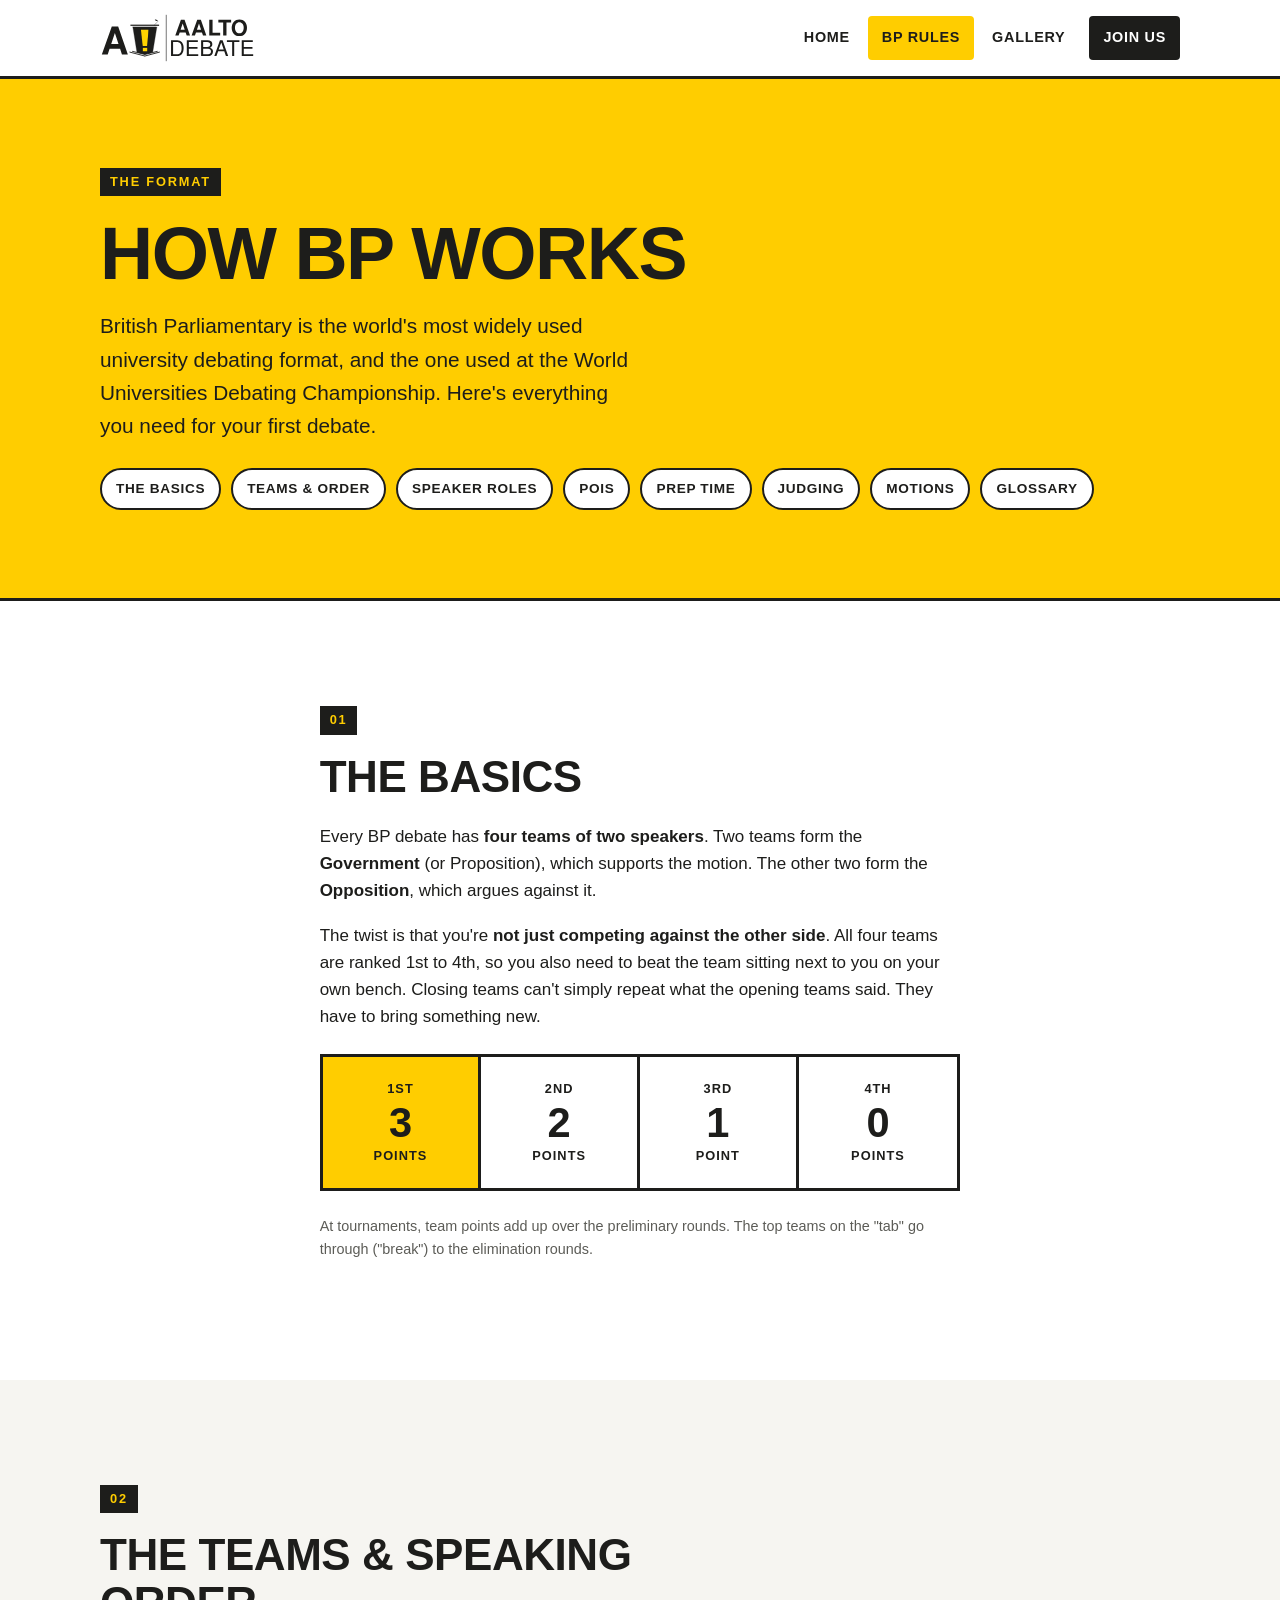
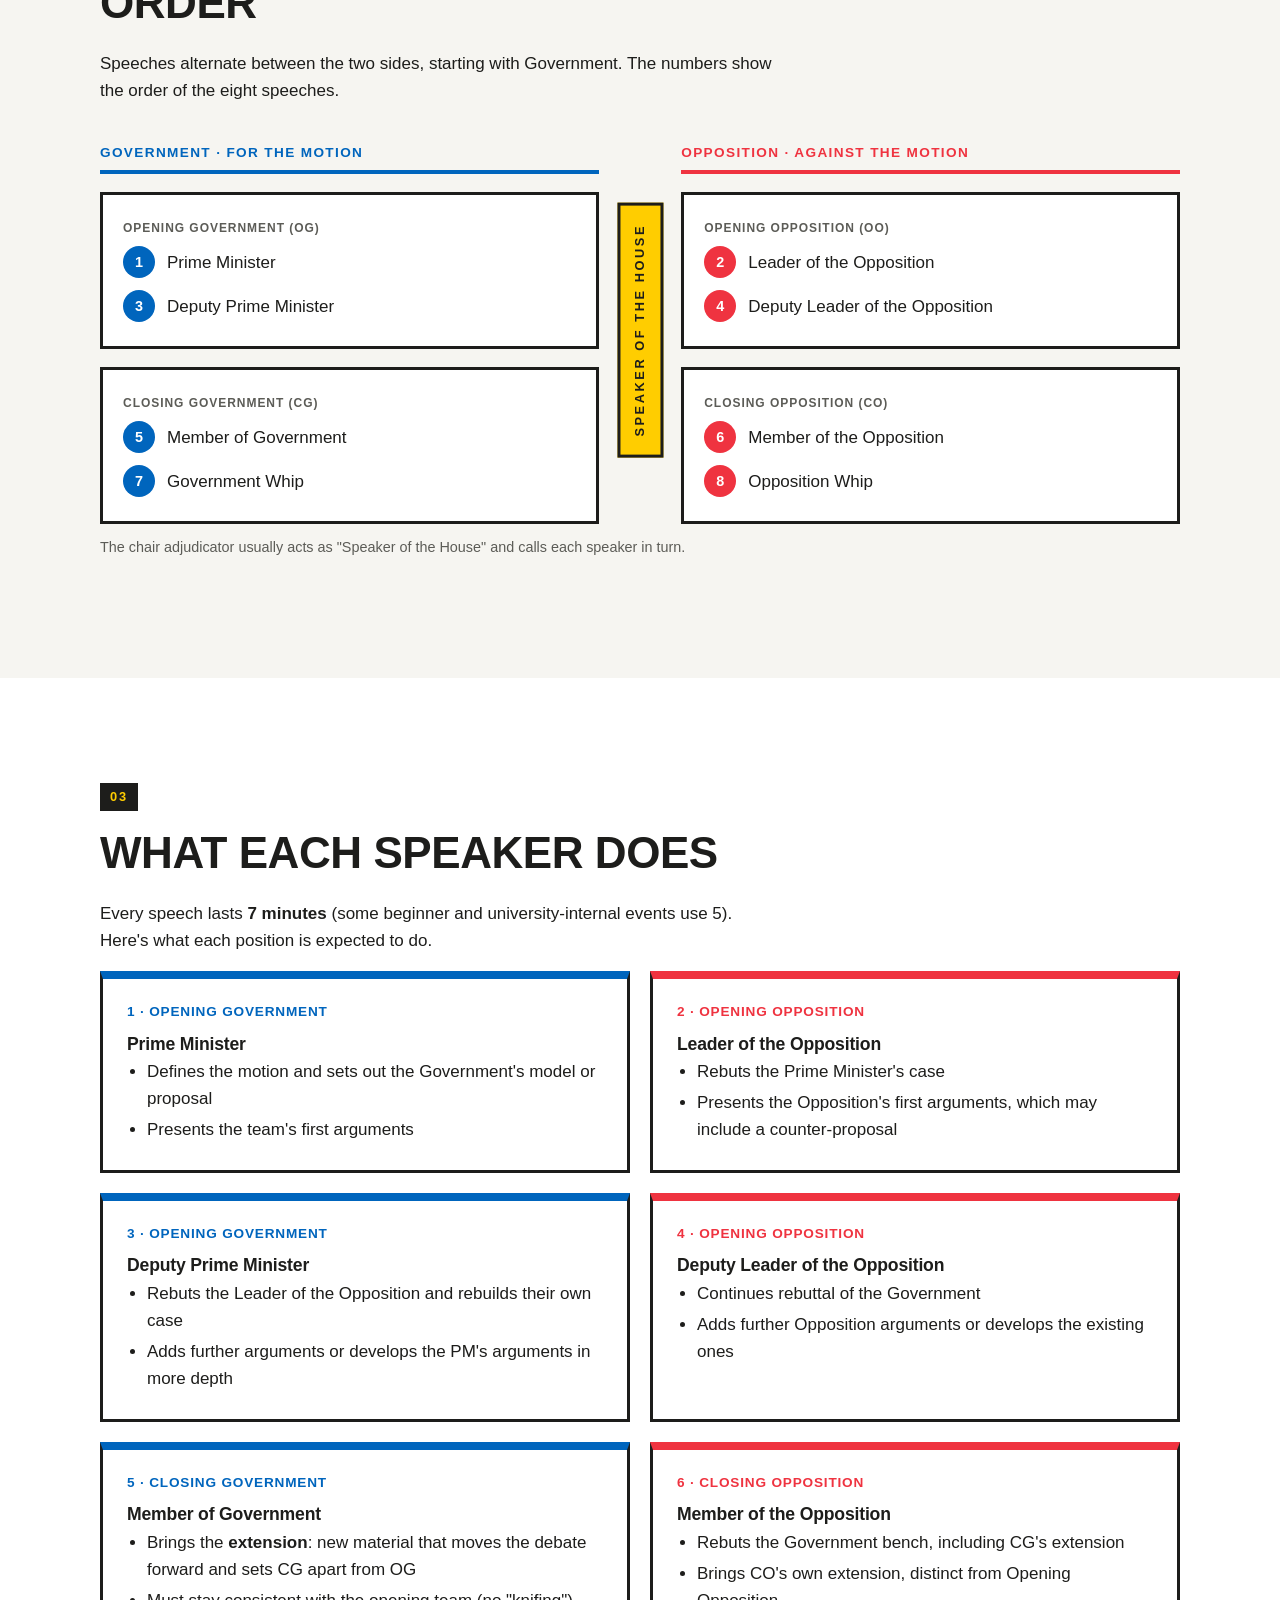
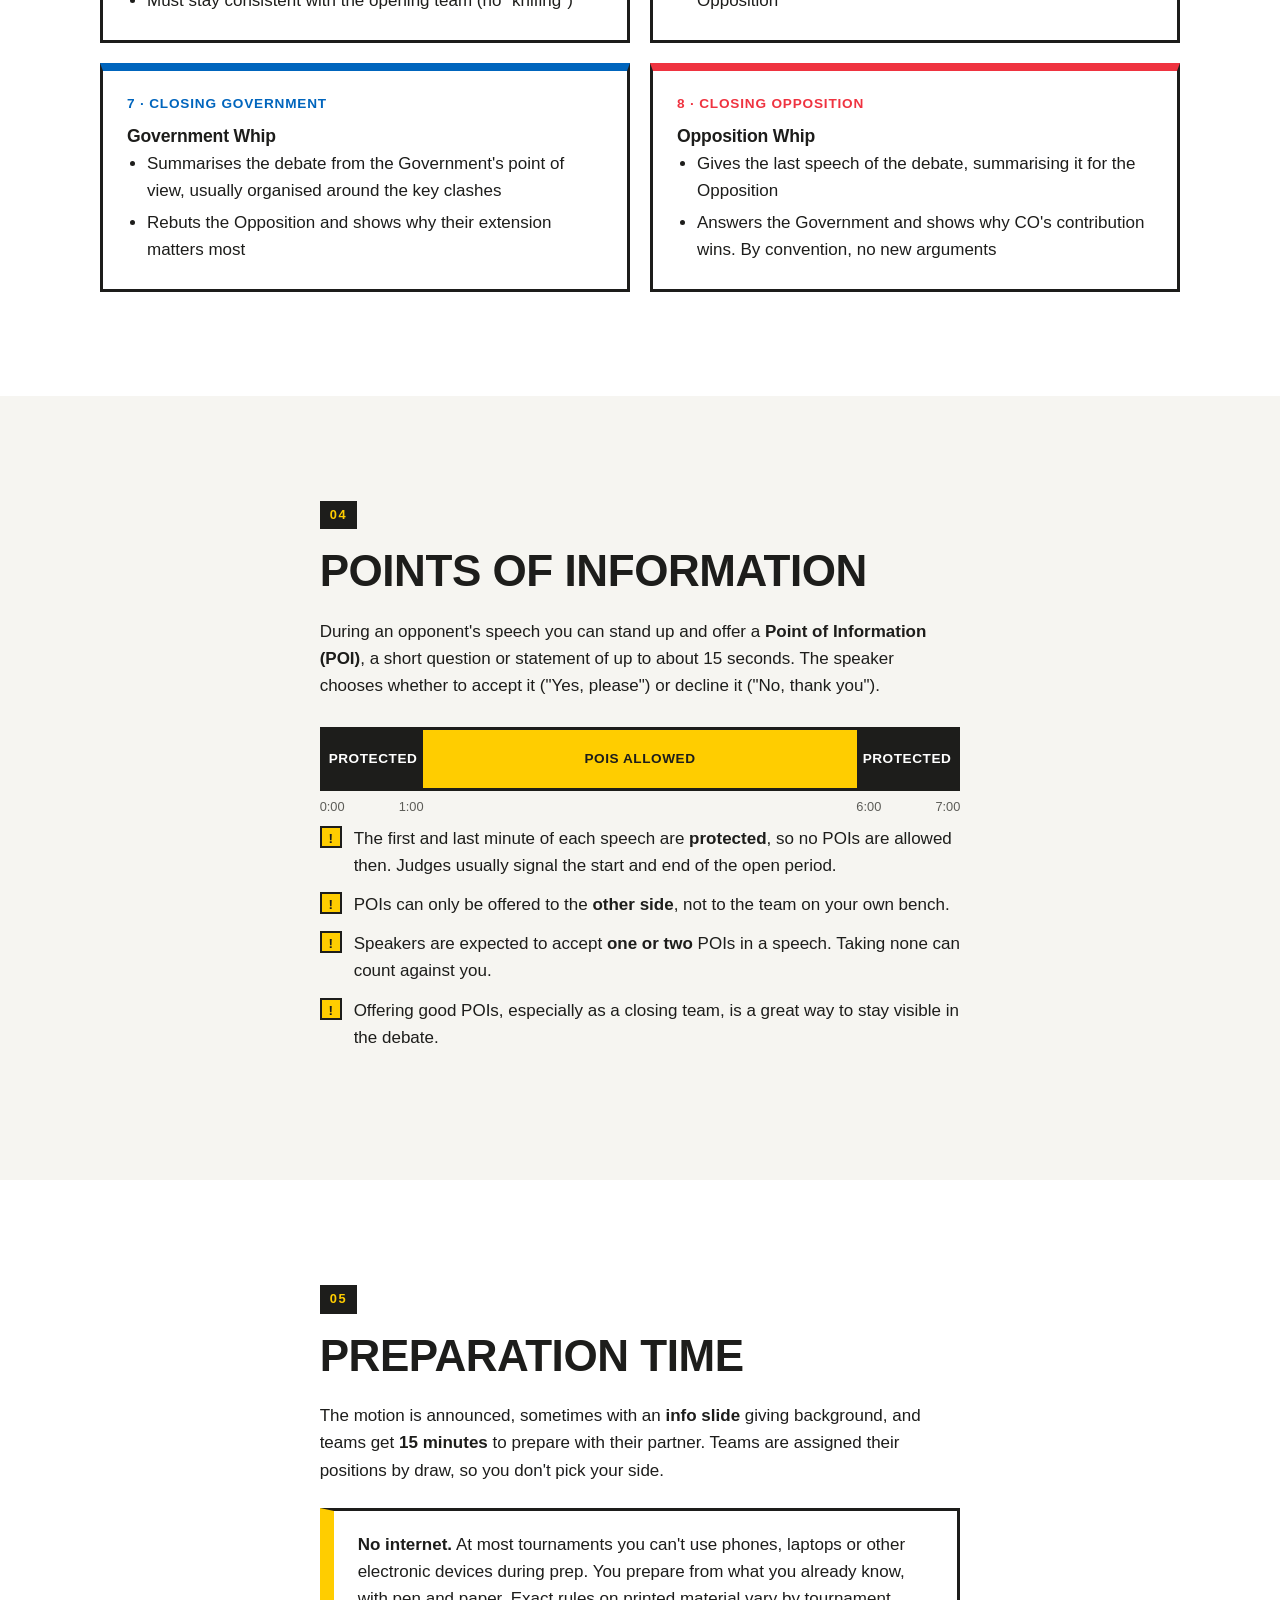
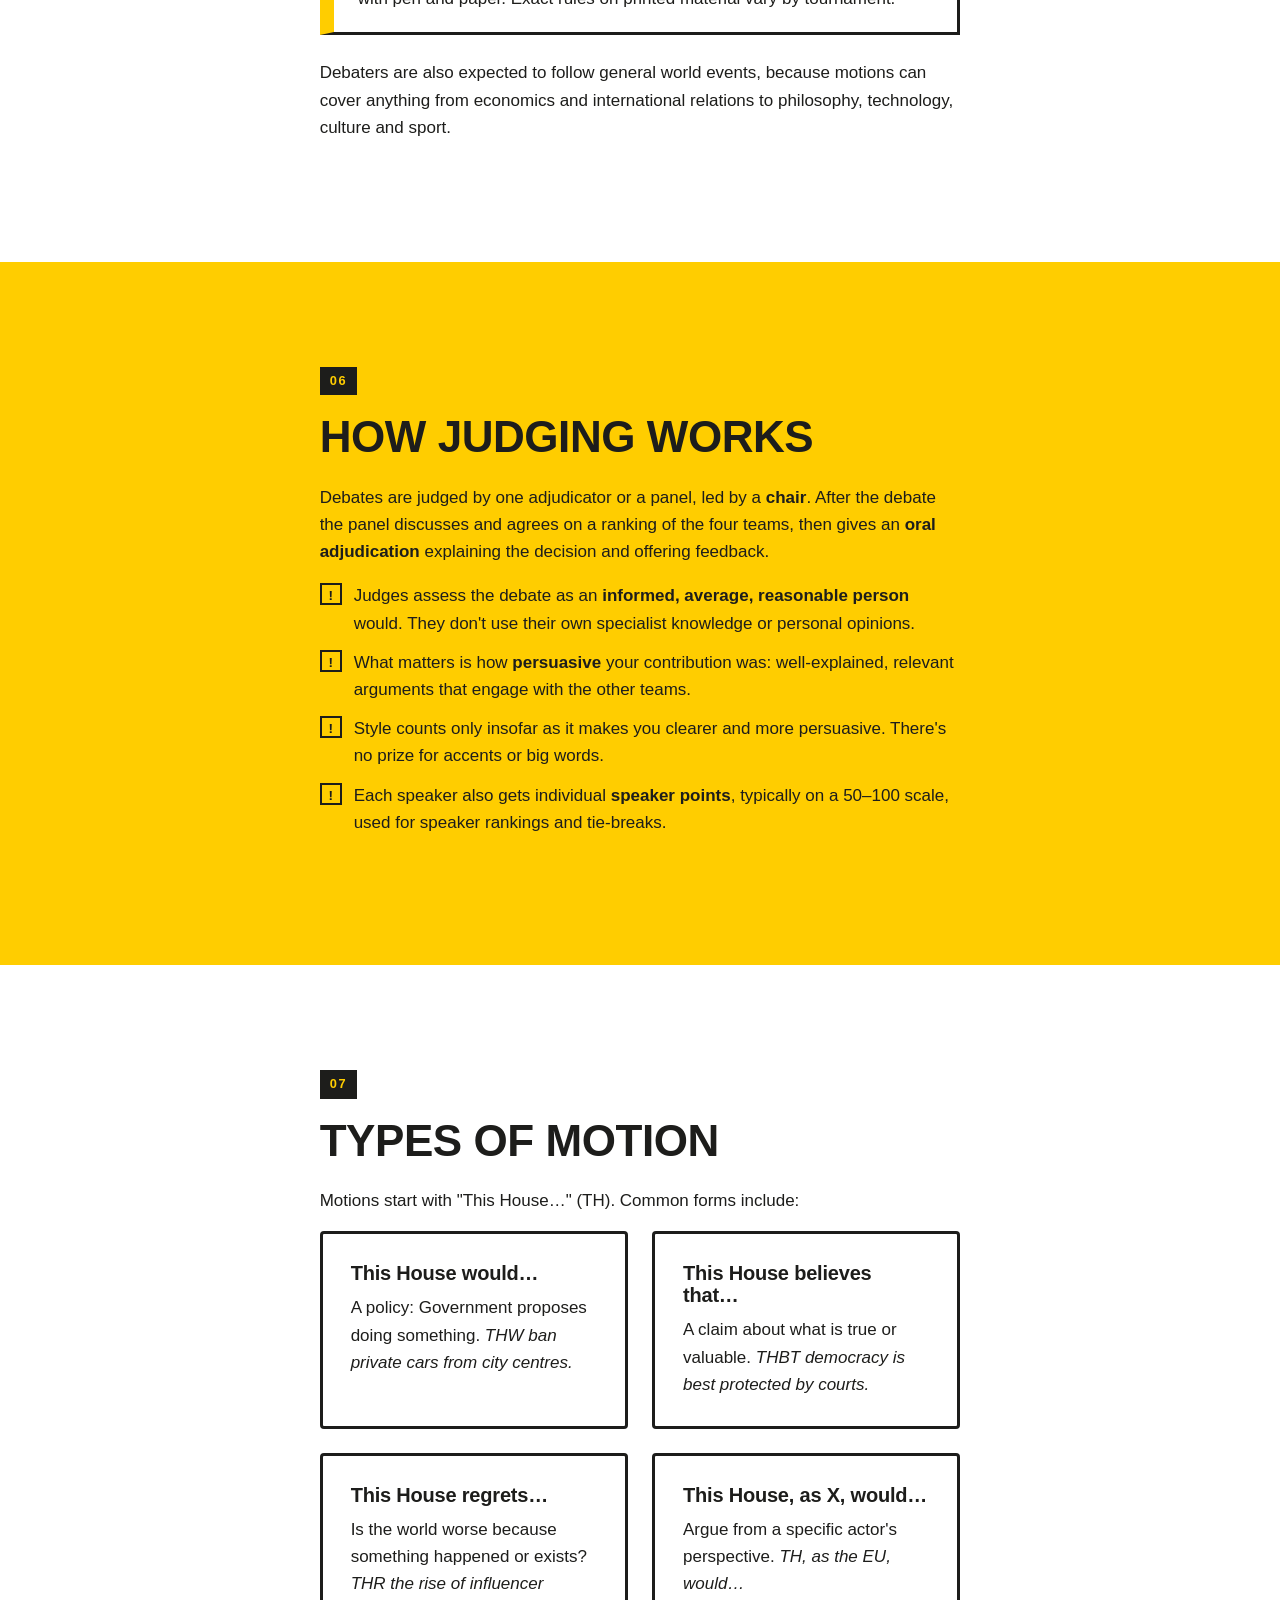
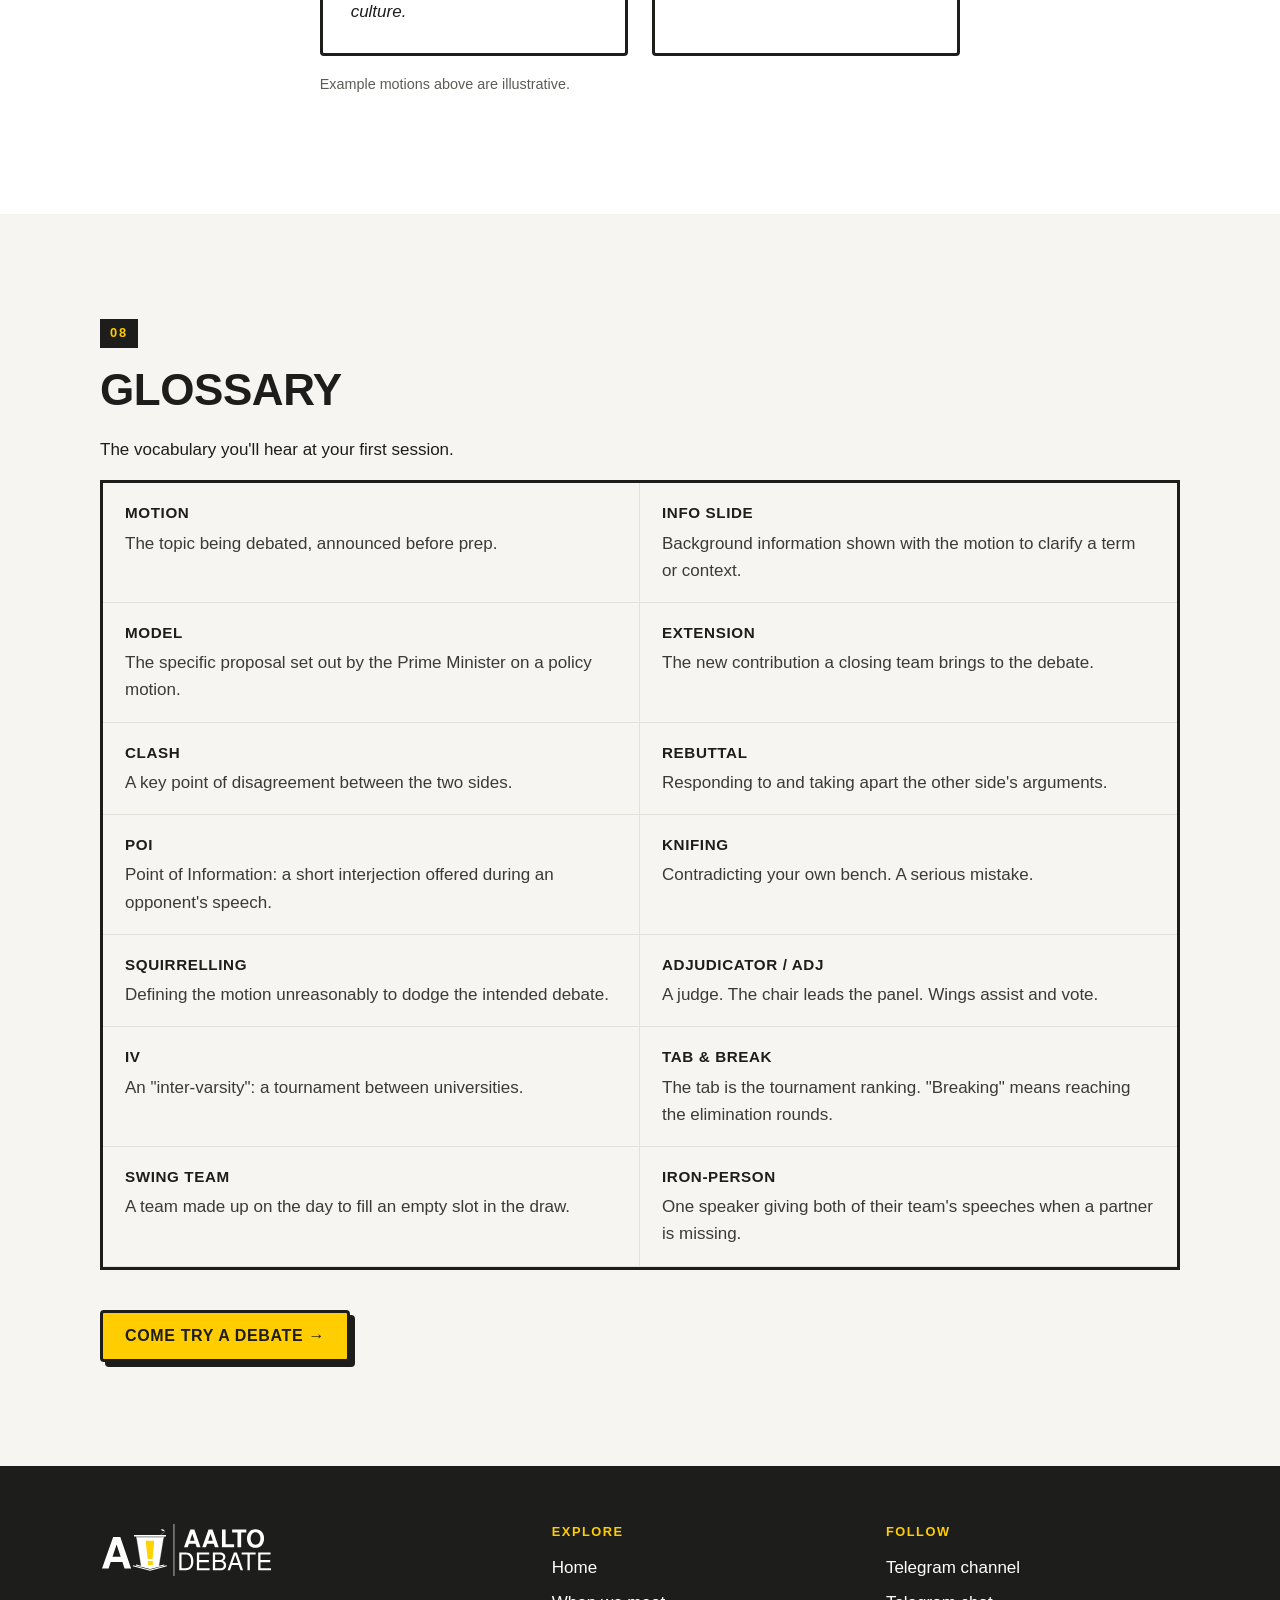
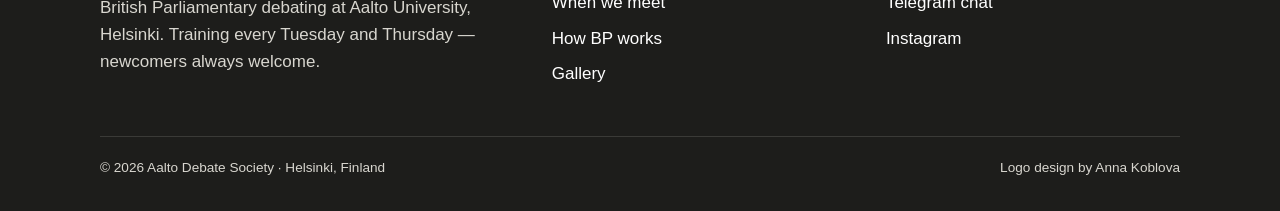
==== bp-rules.html @ 44167e01 "Add Aalto Debate Society website Static site (home, BP rules guide, gallery) styled with the society" ====
<!doctype html>
<html lang="en">
<head>
<meta charset="utf-8">
<meta name="viewport" content="width=device-width, initial-scale=1">
<title>How BP Debate Works — Aalto Debate Society</title>
<meta name="description" content="A beginner-friendly guide to British Parliamentary (BP) debate: the four teams, speaking order, speaker roles, points of information, judging and key vocabulary.">
<meta name="theme-color" content="#FFCD00">
<link rel="icon" href="assets/img/logo-mark.svg" type="image/svg+xml">
<link rel="stylesheet" href="assets/css/style.css">
</head>
<body data-page="rules">
<a class="skip" href="#main">Skip to content</a>
<header class="site-header">
  <div class="wrap">
    <a class="brand" href="index.html" aria-label="Aalto Debate Society — home"><img src="assets/img/logo.svg" alt="Aalto Debate" width="200" height="60"></a>
    <button class="menu-btn" aria-expanded="false" aria-controls="nav">Menu</button>
    <nav class="nav" id="nav" aria-label="Main">
      <a href="index.html" data-page="home">Home</a>
      <a href="bp-rules.html" data-page="rules" aria-current="page">BP Rules</a>
      <a href="gallery.html" data-page="gallery">Gallery</a>
      <a class="nav-cta" href="index.html#join">Join us</a>
    </nav>
  </div>
</header>

<main id="main">
  <header class="page-head">
    <div class="wrap">
      <span class="eyebrow">The format</span>
      <h1>How BP works</h1>
      <p class="lead" style="color:var(--ink)">British Parliamentary is the world's most widely used university debating format, and the one used at the World Universities Debating Championship. Here's everything you need for your first debate.</p>
      <nav class="toc" aria-label="On this page">
        <a href="#basics">The basics</a>
        <a href="#teams">Teams &amp; order</a>
        <a href="#roles">Speaker roles</a>
        <a href="#pois">POIs</a>
        <a href="#prep">Prep time</a>
        <a href="#judging">Judging</a>
        <a href="#motions">Motions</a>
        <a href="#glossary">Glossary</a>
      </nav>
    </div>
  </header>

  <!-- BASICS -->
  <section id="basics">
    <div class="wrap prose">
      <span class="eyebrow">01</span>
      <h2>The basics</h2>
      <p>Every BP debate has <strong>four teams of two speakers</strong>. Two teams form the <strong>Government</strong> (or Proposition), which supports the motion. The other two form the <strong>Opposition</strong>, which argues against it.</p>
      <p>The twist is that you're <strong>not just competing against the other side</strong>. All four teams are ranked 1st to 4th, so you also need to beat the team sitting next to you on your own bench. Closing teams can't simply repeat what the opening teams said. They have to bring something new.</p>
      <div class="points" aria-label="Team points per ranking">
        <div><div class="rank">1st</div><div class="pts">3</div><div class="rank">points</div></div>
        <div><div class="rank">2nd</div><div class="pts">2</div><div class="rank">points</div></div>
        <div><div class="rank">3rd</div><div class="pts">1</div><div class="rank">point</div></div>
        <div><div class="rank">4th</div><div class="pts">0</div><div class="rank">points</div></div>
      </div>
      <p class="caption">At tournaments, team points add up over the preliminary rounds. The top teams on the "tab" go through ("break") to the elimination rounds.</p>
    </div>
  </section>

  <!-- TEAMS & ORDER -->
  <section id="teams" class="section-paper">
    <div class="wrap">
      <div class="prose">
        <span class="eyebrow">02</span>
        <h2>The teams &amp; speaking order</h2>
        <p>Speeches alternate between the two sides, starting with Government. The numbers show the order of the eight speeches.</p>
      </div>

      <div class="chamber">
        <div class="bench gov">
          <div class="bench-label">Government · for the motion</div>
          <div class="team">
            <span class="tag">Opening Government (OG)</span>
            <div class="speaker"><b>1</b> Prime Minister</div>
            <div class="speaker"><b>3</b> Deputy Prime Minister</div>
          </div>
          <div class="team">
            <span class="tag">Closing Government (CG)</span>
            <div class="speaker"><b>5</b> Member of Government</div>
            <div class="speaker"><b>7</b> Government Whip</div>
          </div>
        </div>
        <div class="chair-col"><div class="chair">Speaker of the House</div></div>
        <div class="bench opp">
          <div class="bench-label">Opposition · against the motion</div>
          <div class="team">
            <span class="tag">Opening Opposition (OO)</span>
            <div class="speaker"><b>2</b> Leader of the Opposition</div>
            <div class="speaker"><b>4</b> Deputy Leader of the Opposition</div>
          </div>
          <div class="team">
            <span class="tag">Closing Opposition (CO)</span>
            <div class="speaker"><b>6</b> Member of the Opposition</div>
            <div class="speaker"><b>8</b> Opposition Whip</div>
          </div>
        </div>
      </div>
      <p class="caption">The chair adjudicator usually acts as "Speaker of the House" and calls each speaker in turn.</p>
    </div>
  </section>

  <!-- ROLES -->
  <section id="roles">
    <div class="wrap">
      <div class="prose">
        <span class="eyebrow">03</span>
        <h2>What each speaker does</h2>
        <p>Every speech lasts <strong>7 minutes</strong> (some beginner and university-internal events use 5). Here's what each position is expected to do.</p>
      </div>
      <div class="roles">
        <div class="role gov">
          <div class="who">1 · Opening Government</div>
          <h3>Prime Minister</h3>
          <ul>
            <li>Defines the motion and sets out the Government's model or proposal</li>
            <li>Presents the team's first arguments</li>
          </ul>
        </div>
        <div class="role opp">
          <div class="who">2 · Opening Opposition</div>
          <h3>Leader of the Opposition</h3>
          <ul>
            <li>Rebuts the Prime Minister's case</li>
            <li>Presents the Opposition's first arguments, which may include a counter-proposal</li>
          </ul>
        </div>
        <div class="role gov">
          <div class="who">3 · Opening Government</div>
          <h3>Deputy Prime Minister</h3>
          <ul>
            <li>Rebuts the Leader of the Opposition and rebuilds their own case</li>
            <li>Adds further arguments or develops the PM's arguments in more depth</li>
          </ul>
        </div>
        <div class="role opp">
          <div class="who">4 · Opening Opposition</div>
          <h3>Deputy Leader of the Opposition</h3>
          <ul>
            <li>Continues rebuttal of the Government</li>
            <li>Adds further Opposition arguments or develops the existing ones</li>
          </ul>
        </div>
        <div class="role gov">
          <div class="who">5 · Closing Government</div>
          <h3>Member of Government</h3>
          <ul>
            <li>Brings the <strong>extension</strong>: new material that moves the debate forward and sets CG apart from OG</li>
            <li>Must stay consistent with the opening team (no "knifing")</li>
          </ul>
        </div>
        <div class="role opp">
          <div class="who">6 · Closing Opposition</div>
          <h3>Member of the Opposition</h3>
          <ul>
            <li>Rebuts the Government bench, including CG's extension</li>
            <li>Brings CO's own extension, distinct from Opening Opposition</li>
          </ul>
        </div>
        <div class="role gov">
          <div class="who">7 · Closing Government</div>
          <h3>Government Whip</h3>
          <ul>
            <li>Summarises the debate from the Government's point of view, usually organised around the key clashes</li>
            <li>Rebuts the Opposition and shows why their extension matters most</li>
          </ul>
        </div>
        <div class="role opp">
          <div class="who">8 · Closing Opposition</div>
          <h3>Opposition Whip</h3>
          <ul>
            <li>Gives the last speech of the debate, summarising it for the Opposition</li>
            <li>Answers the Government and shows why CO's contribution wins. By convention, no new arguments</li>
          </ul>
        </div>
      </div>
    </div>
  </section>

  <!-- POIS -->
  <section id="pois" class="section-paper">
    <div class="wrap prose">
      <span class="eyebrow">04</span>
      <h2>Points of Information</h2>
      <p>During an opponent's speech you can stand up and offer a <strong>Point of Information (POI)</strong>, a short question or statement of up to about 15 seconds. The speaker chooses whether to accept it ("Yes, please") or decline it ("No, thank you").</p>
      <div class="timeline" aria-label="Speech timeline: first and last minute are protected, POIs allowed from 1:00 to 6:00">
        <div class="timeline-bar">
          <div class="protected">Protected</div>
          <div class="open">POIs allowed</div>
          <div class="protected">Protected</div>
        </div>
        <div class="timeline-scale">
          <span style="left:0">0:00</span><span style="left:14.2857%">1:00</span><span style="left:85.7143%">6:00</span><span style="left:100%">7:00</span>
        </div>
      </div>
      <ul class="list-check">
        <li>The first and last minute of each speech are <strong>protected</strong>, so no POIs are allowed then. Judges usually signal the start and end of the open period.</li>
        <li>POIs can only be offered to the <strong>other side</strong>, not to the team on your own bench.</li>
        <li>Speakers are expected to accept <strong>one or two</strong> POIs in a speech. Taking none can count against you.</li>
        <li>Offering good POIs, especially as a closing team, is a great way to stay visible in the debate.</li>
      </ul>
    </div>
  </section>

  <!-- PREP -->
  <section id="prep">
    <div class="wrap prose">
      <span class="eyebrow">05</span>
      <h2>Preparation time</h2>
      <p>The motion is announced, sometimes with an <strong>info slide</strong> giving background, and teams get <strong>15 minutes</strong> to prepare with their partner. Teams are assigned their positions by draw, so you don't pick your side.</p>
      <div class="callout">
        <p><strong>No internet.</strong> At most tournaments you can't use phones, laptops or other electronic devices during prep. You prepare from what you already know, with pen and paper. Exact rules on printed material vary by tournament.</p>
      </div>
      <p>Debaters are also expected to follow general world events, because motions can cover anything from economics and international relations to philosophy, technology, culture and sport.</p>
    </div>
  </section>

  <!-- JUDGING -->
  <section id="judging" class="section-yellow">
    <div class="wrap prose">
      <span class="eyebrow">06</span>
      <h2>How judging works</h2>
      <p>Debates are judged by one adjudicator or a panel, led by a <strong>chair</strong>. After the debate the panel discusses and agrees on a ranking of the four teams, then gives an <strong>oral adjudication</strong> explaining the decision and offering feedback.</p>
      <ul class="list-check">
        <li>Judges assess the debate as an <strong>informed, average, reasonable person</strong> would. They don't use their own specialist knowledge or personal opinions.</li>
        <li>What matters is how <strong>persuasive</strong> your contribution was: well-explained, relevant arguments that engage with the other teams.</li>
        <li>Style counts only insofar as it makes you clearer and more persuasive. There's no prize for accents or big words.</li>
        <li>Each speaker also gets individual <strong>speaker points</strong>, typically on a 50–100 scale, used for speaker rankings and tie-breaks.</li>
      </ul>
    </div>
  </section>

  <!-- MOTIONS -->
  <section id="motions">
    <div class="wrap prose">
      <span class="eyebrow">07</span>
      <h2>Types of motion</h2>
      <p>Motions start with "This House…" (TH). Common forms include:</p>
      <div class="grid grid-2" style="margin-bottom:1em">
        <div class="card"><h3>This House would…</h3><p>A policy: Government proposes doing something. <em>THW ban private cars from city centres.</em></p></div>
        <div class="card"><h3>This House believes that…</h3><p>A claim about what is true or valuable. <em>THBT democracy is best protected by courts.</em></p></div>
        <div class="card"><h3>This House regrets…</h3><p>Is the world worse because something happened or exists? <em>THR the rise of influencer culture.</em></p></div>
        <div class="card"><h3>This House, as X, would…</h3><p>Argue from a specific actor's perspective. <em>TH, as the EU, would…</em></p></div>
      </div>
      <p class="caption">Example motions above are illustrative.</p>
    </div>
  </section>

  <!-- GLOSSARY -->
  <section id="glossary" class="section-paper">
    <div class="wrap">
      <div class="prose">
        <span class="eyebrow">08</span>
        <h2>Glossary</h2>
        <p>The vocabulary you'll hear at your first session.</p>
      </div>
      <dl class="glossary">
        <div><dt>Motion</dt><dd>The topic being debated, announced before prep.</dd></div>
        <div><dt>Info slide</dt><dd>Background information shown with the motion to clarify a term or context.</dd></div>
        <div><dt>Model</dt><dd>The specific proposal set out by the Prime Minister on a policy motion.</dd></div>
        <div><dt>Extension</dt><dd>The new contribution a closing team brings to the debate.</dd></div>
        <div><dt>Clash</dt><dd>A key point of disagreement between the two sides.</dd></div>
        <div><dt>Rebuttal</dt><dd>Responding to and taking apart the other side's arguments.</dd></div>
        <div><dt>POI</dt><dd>Point of Information: a short interjection offered during an opponent's speech.</dd></div>
        <div><dt>Knifing</dt><dd>Contradicting your own bench. A serious mistake.</dd></div>
        <div><dt>Squirrelling</dt><dd>Defining the motion unreasonably to dodge the intended debate.</dd></div>
        <div><dt>Adjudicator / Adj</dt><dd>A judge. The chair leads the panel. Wings assist and vote.</dd></div>
        <div><dt>IV</dt><dd>An "inter-varsity": a tournament between universities.</dd></div>
        <div><dt>Tab &amp; Break</dt><dd>The tab is the tournament ranking. "Breaking" means reaching the elimination rounds.</dd></div>
        <div><dt>Swing team</dt><dd>A team made up on the day to fill an empty slot in the draw.</dd></div>
        <div><dt>Iron-person</dt><dd>One speaker giving both of their team's speeches when a partner is missing.</dd></div>
      </dl>
      <div class="btn-row" style="margin-top:40px">
        <a class="btn btn-primary" href="index.html#join">Come try a debate →</a>
      </div>
    </div>
  </section>
</main>

<footer class="site-footer">
  <div class="wrap">
    <div class="footer-grid">
      <div>
        <img src="assets/img/logo-inverse.svg" alt="Aalto Debate" width="190" height="56">
        <p>British Parliamentary debating at Aalto University, Helsinki. Training every Tuesday and Thursday — newcomers always welcome.</p>
      </div>
      <div>
        <h4>Explore</h4>
        <ul>
          <li><a href="index.html">Home</a></li>
          <li><a href="index.html#meet">When we meet</a></li>
          <li><a href="bp-rules.html">How BP works</a></li>
          <li><a href="gallery.html">Gallery</a></li>
        </ul>
      </div>
      <div>
        <h4>Follow</h4>
        <ul>
          <li><a data-link="telegramChannel" href="#">Telegram channel</a></li>
          <li><a data-link="telegramChat" href="#">Telegram chat</a></li>
          <li><a data-link="instagram" href="#">Instagram</a></li>
          <li><a data-link="email" href="#">Email us</a></li>
        </ul>
      </div>
    </div>
    <div class="footer-bottom">
      <span>© <span data-year>2026</span> Aalto Debate Society · Helsinki, Finland</span>
      <span>Logo design by Anna Koblova</span>
    </div>
  </div>
</footer>
<script src="assets/js/config.js"></script>
<script src="assets/js/main.js"></script>
</body>
</html>
---- assets/css/style.css ----
/* Aalto Debate Society — brand: Pantone 116 C yellow + black, Nimbus Sans (Helvetica family) */
:root {
  --yellow: #FFCD00;       /* Pantone 116 C — RGB 255,205,0 */
  --yellow-soft: #FFF4C2;
  --ink: #1D1D1B;          /* logo black */
  --ink-2: #3a3a37;
  --muted: #5c5c57;
  --paper: #FFFFFF;
  --paper-2: #F6F5F1;
  --line: #E3E1DA;
  /* Aalto University accent palette, used sparingly for Gov/Opp colour-coding */
  --gov: #0065BD;          /* Pantone 300 C */
  --opp: #EF3340;          /* Pantone 032 C */
  --radius: 4px;
  --border: 3px solid var(--ink);
  --max: 1120px;
  --font: "Nimbus Sans", "Nimbus Sans L", "Helvetica Neue", Helvetica, Arial, system-ui, sans-serif;
}

*, *::before, *::after { box-sizing: border-box; }
html { scroll-behavior: smooth; -webkit-text-size-adjust: 100%; }
body {
  margin: 0;
  font-family: var(--font);
  font-size: 1.0625rem;
  line-height: 1.6;
  color: var(--ink);
  background: var(--paper);
  text-rendering: optimizeLegibility;
}
img { max-width: 100%; display: block; }
a { color: inherit; }
:focus-visible { outline: 3px solid var(--yellow); outline-offset: 3px; box-shadow: 0 0 0 6px var(--ink); }

.wrap { width: 100%; max-width: var(--max); margin: 0 auto; padding: 0 20px; }
.skip { position: absolute; left: -999px; top: 0; background: var(--yellow); padding: 8px 14px; z-index: 100; font-weight: 700; }
.skip:focus { left: 12px; top: 12px; }

h1, h2, h3 { line-height: 1.1; margin: 0 0 .5em; letter-spacing: -0.01em; }
h1 { font-size: clamp(2.4rem, 6.5vw, 4.6rem); font-weight: 800; text-transform: uppercase; letter-spacing: -0.02em; }
h2 { font-size: clamp(1.8rem, 4vw, 2.75rem); font-weight: 800; text-transform: uppercase; }
h3 { font-size: 1.25rem; font-weight: 700; }
p { margin: 0 0 1em; }
.lead { font-size: clamp(1.1rem, 2vw, 1.3rem); color: var(--ink-2); max-width: 46ch; }
.eyebrow { display: inline-block; font-size: .8rem; font-weight: 700; letter-spacing: .14em; text-transform: uppercase; background: var(--ink); color: var(--yellow); padding: 4px 10px; margin-bottom: 18px; }
.mark { background: linear-gradient(transparent 58%, var(--yellow) 58%); padding: 0 .08em; }

/* ---------- Header ---------- */
.site-header { position: sticky; top: 0; z-index: 50; background: var(--paper); border-bottom: var(--border); }
.site-header .wrap { display: flex; align-items: center; justify-content: space-between; gap: 16px; min-height: 76px; }
.brand { display: flex; align-items: center; text-decoration: none; }
.brand img { height: 50px; width: auto; }
.nav { display: flex; align-items: center; gap: 4px; }
.nav a { text-decoration: none; font-weight: 700; text-transform: uppercase; font-size: .9rem; letter-spacing: .05em; padding: 10px 14px; border-radius: var(--radius); }
.nav a:hover { background: var(--yellow-soft); }
.nav a[aria-current="page"] { background: var(--yellow); }
.nav .nav-cta { background: var(--ink); color: var(--paper); margin-left: 6px; }
.nav .nav-cta:hover { background: var(--ink-2); }
.menu-btn { display: none; background: none; border: var(--border); border-radius: var(--radius); padding: 8px 12px; font: 700 .85rem var(--font); text-transform: uppercase; letter-spacing: .06em; cursor: pointer; color: var(--ink); }

@media (max-width: 760px) {
  .brand img { height: 40px; }
  .menu-btn { display: inline-block; }
  .nav { display: none; position: absolute; left: 0; right: 0; top: 100%; background: var(--paper); border-bottom: var(--border); flex-direction: column; align-items: stretch; padding: 10px 16px 16px; gap: 2px; }
  .nav.open { display: flex; }
  .nav a { padding: 14px 12px; }
  .nav .nav-cta { margin: 8px 0 0; text-align: center; }
}

/* ---------- Buttons ---------- */
.btn { display: inline-flex; align-items: center; gap: 10px; font: 700 1rem var(--font); text-transform: uppercase; letter-spacing: .04em; text-decoration: none; padding: 14px 22px; border: var(--border); border-radius: var(--radius); background: var(--paper); color: var(--ink); box-shadow: 5px 5px 0 var(--ink); transition: transform .12s, box-shadow .12s; cursor: pointer; }
.btn:hover { transform: translate(-2px, -2px); box-shadow: 7px 7px 0 var(--ink); }
.btn:active { transform: translate(3px, 3px); box-shadow: 2px 2px 0 var(--ink); }
.btn-primary { background: var(--yellow); }
.btn-dark { background: var(--ink); color: var(--paper); box-shadow: 5px 5px 0 var(--yellow); }
.btn-dark:hover { box-shadow: 7px 7px 0 var(--yellow); }
.btn svg { width: 22px; height: 22px; flex: none; }
.btn-row { display: flex; flex-wrap: wrap; gap: 16px; }

/* ---------- Sections ---------- */
section { padding: clamp(56px, 9vw, 104px) 0; }
.section-yellow { background: var(--yellow); }
.section-dark { background: var(--ink); color: var(--paper); }
.section-dark .lead { color: #d8d6cf; }
.section-paper { background: var(--paper-2); }
.section-head { margin-bottom: 40px; }

/* Hero */
.hero { background: var(--yellow); border-bottom: var(--border); padding: clamp(56px, 10vw, 120px) 0; overflow: hidden; }
.hero .wrap { display: grid; grid-template-columns: 1.15fr .85fr; gap: 48px; align-items: center; }
.hero h1 { margin-bottom: 20px; }
.hero .lead { color: var(--ink); margin-bottom: 32px; }
.hero-card { background: var(--paper); border: 6px solid var(--ink); padding: 28px 26px; box-shadow: 14px 14px 0 var(--ink); transform: rotate(1.5deg); }
.hero-card img { width: 100%; height: auto; }
.hero-meta { display: flex; flex-wrap: wrap; gap: 10px; margin-top: 28px; }
.chip { font-weight: 700; font-size: .85rem; text-transform: uppercase; letter-spacing: .06em; border: 2px solid var(--ink); padding: 6px 12px; border-radius: 999px; background: rgba(255,255,255,.55); }
@media (max-width: 860px) {
  .hero .wrap { grid-template-columns: 1fr; }
  .hero-card { max-width: 420px; transform: none; box-shadow: 10px 10px 0 var(--ink); }
}

/* Grids & cards */
.grid { display: grid; gap: 24px; }
.grid-3 { grid-template-columns: repeat(3, 1fr); }
.grid-2 { grid-template-columns: repeat(2, 1fr); }
@media (max-width: 860px) { .grid-3, .grid-2 { grid-template-columns: 1fr; } }
.card { background: var(--paper); border: var(--border); border-radius: var(--radius); padding: 28px; }
.card h3 { display: flex; align-items: center; gap: 12px; }
.card p:last-child { margin-bottom: 0; }
.card .num { flex: none; display: inline-grid; place-items: center; width: 40px; height: 40px; background: var(--yellow); border: 2px solid var(--ink); font-weight: 800; }
.section-dark .card { background: #2a2a27; border-color: #4a4a45; color: var(--paper); }

/* Meeting block */
.meet { display: grid; grid-template-columns: 1fr 1fr; gap: 0; border: var(--border); background: var(--paper); box-shadow: 10px 10px 0 var(--ink); }
.meet-day { padding: 36px 32px; border-right: var(--border); }
.meet-day:last-child { border-right: 0; }
.meet-day .day { font-size: clamp(2rem, 5vw, 3.2rem); font-weight: 800; text-transform: uppercase; line-height: 1; margin-bottom: 10px; }
.meet-day .day span { color: var(--ink); background: var(--yellow); padding: 0 .12em; }
.meet-info { margin-top: 28px; display: grid; gap: 8px; font-size: 1.05rem; }
.meet-info strong { display: inline-block; min-width: 72px; text-transform: uppercase; font-size: .8rem; letter-spacing: .1em; }
@media (max-width: 640px) {
  .meet { grid-template-columns: 1fr; }
  .meet-day { border-right: 0; border-bottom: var(--border); }
  .meet-day:last-child { border-bottom: 0; }
}

/* Split layout */
.split { display: grid; grid-template-columns: 1fr 1fr; gap: 56px; align-items: center; }
@media (max-width: 860px) { .split { grid-template-columns: 1fr; gap: 32px; } }
.list-check { list-style: none; padding: 0; margin: 0 0 1.5em; display: grid; gap: 12px; }
.list-check li { position: relative; padding-left: 34px; }
.list-check li::before { content: "!"; position: absolute; left: 0; top: 1px; width: 22px; height: 22px; display: grid; place-items: center; background: var(--yellow); color: var(--ink); font-weight: 800; font-size: .85rem; border: 2px solid currentColor; }
.section-dark .list-check li::before { border-color: var(--yellow); }

/* Join / social tiles */
.social { display: grid; grid-template-columns: repeat(3, 1fr); gap: 20px; }
@media (max-width: 860px) { .social { grid-template-columns: 1fr; } }
.social a { display: flex; flex-direction: column; gap: 12px; text-decoration: none; padding: 28px; border: var(--border); background: var(--paper); box-shadow: 6px 6px 0 var(--ink); transition: transform .12s, box-shadow .12s; }
.social a:hover { transform: translate(-3px, -3px); box-shadow: 9px 9px 0 var(--ink); }
.social .icon { width: 52px; height: 52px; display: grid; place-items: center; background: var(--ink); color: var(--yellow); border-radius: var(--radius); }
.social .icon svg { width: 28px; height: 28px; }
.social strong { font-size: 1.25rem; text-transform: uppercase; }
.social span { color: var(--muted); }
.social .go { margin-top: auto; font-weight: 700; text-transform: uppercase; font-size: .85rem; letter-spacing: .06em; }

/* Page header (inner pages) */
.page-head { background: var(--yellow); border-bottom: var(--border); padding: clamp(48px, 8vw, 88px) 0; }
.page-head h1 { margin-bottom: 14px; }

/* ---------- BP rules page ---------- */
.toc { display: flex; flex-wrap: wrap; gap: 10px; margin-top: 26px; }
.toc a { text-decoration: none; font-weight: 700; font-size: .85rem; text-transform: uppercase; letter-spacing: .05em; border: 2px solid var(--ink); padding: 8px 14px; background: var(--paper); border-radius: 999px; }
.toc a:hover { background: var(--ink); color: var(--yellow); }
.prose { max-width: 72ch; }
.prose h2 { margin-top: 0; }

.chamber { display: grid; grid-template-columns: 1fr auto 1fr; gap: 18px; align-items: stretch; margin: 32px 0 12px; }
.bench { display: grid; gap: 18px; }
.bench-label { font-weight: 800; text-transform: uppercase; letter-spacing: .1em; font-size: .85rem; padding: 6px 0; border-bottom: 4px solid; }
.bench.gov .bench-label { border-color: var(--gov); color: var(--gov); }
.bench.opp .bench-label { border-color: var(--opp); color: var(--opp); }
.team { border: var(--border); background: var(--paper); padding: 18px 20px; }
.team h3 { margin-bottom: 10px; font-size: 1.1rem; }
.team .tag { font-size: .75rem; font-weight: 700; letter-spacing: .08em; text-transform: uppercase; color: var(--muted); }
.speaker { display: flex; align-items: center; gap: 12px; padding: 6px 0; }
.speaker b { flex: none; width: 32px; height: 32px; display: grid; place-items: center; border-radius: 50%; color: #fff; font-size: .9rem; }
.gov .speaker b { background: var(--gov); }
.opp .speaker b { background: var(--opp); }
.chair-col { display: flex; align-items: center; justify-content: center; }
.chair { writing-mode: vertical-rl; transform: rotate(180deg); font-weight: 800; letter-spacing: .2em; text-transform: uppercase; font-size: .8rem; background: var(--yellow); border: var(--border); padding: 18px 10px; }
@media (max-width: 760px) {
  .chamber { grid-template-columns: 1fr; }
  .chair-col { order: -1; }
  .chair { writing-mode: horizontal-tb; transform: none; width: 100%; text-align: center; padding: 10px; }
}
.caption { font-size: .9rem; color: var(--muted); }

.timeline { margin: 28px 0 8px; }
.timeline-bar { display: grid; grid-template-columns: 1fr 5fr 1fr; border: var(--border); height: 64px; font-weight: 700; font-size: .85rem; text-transform: uppercase; letter-spacing: .04em; }
.timeline-bar > div { display: grid; place-items: center; text-align: center; padding: 4px 6px; line-height: 1.2; }
.timeline-bar .protected { background: var(--ink); color: var(--paper); }
.timeline-bar .open { background: var(--yellow); }
.timeline-scale { position: relative; height: 1.5em; font-size: .8rem; color: var(--muted); margin-top: 6px; }
.timeline-scale span { position: absolute; top: 0; transform: translateX(-50%); }
.timeline-scale span:first-child { transform: none; }
.timeline-scale span:last-child { transform: translateX(-100%); }

.roles { display: grid; grid-template-columns: repeat(2, 1fr); gap: 20px; }
@media (max-width: 760px) { .roles { grid-template-columns: 1fr; } }
.role { border: var(--border); padding: 22px 24px; background: var(--paper); }
.role h3 { font-size: 1.1rem; margin-bottom: 4px; }
.role .who { font-size: .85rem; font-weight: 700; text-transform: uppercase; letter-spacing: .06em; margin-bottom: 12px; }
.role.gov { border-top: 8px solid var(--gov); }
.role.opp { border-top: 8px solid var(--opp); }
.role.gov .who { color: var(--gov); }
.role.opp .who { color: var(--opp); }
.role ul { margin: 0; padding-left: 20px; }
.role li { margin-bottom: 4px; }

.points { display: grid; grid-template-columns: repeat(4, 1fr); border: var(--border); text-align: center; margin: 24px 0; }
.points > div { padding: 22px 8px; border-right: var(--border); }
.points > div:last-child { border-right: 0; }
.points .rank { font-weight: 700; text-transform: uppercase; font-size: .8rem; letter-spacing: .08em; }
.points .pts { font-size: 2.6rem; font-weight: 800; line-height: 1.1; }
.points > div:first-child { background: var(--yellow); }
@media (max-width: 520px) { .points { grid-template-columns: repeat(2, 1fr); } .points > div:nth-child(2) { border-right: 0; } .points > div:nth-child(-n+2) { border-bottom: var(--border); } }

.callout { border: var(--border); border-left: 14px solid var(--yellow); background: var(--paper); padding: 20px 24px; margin: 24px 0; }
.callout p:last-child { margin-bottom: 0; }

.glossary { display: grid; grid-template-columns: repeat(2, 1fr); gap: 0; border: var(--border); }
.glossary div { padding: 18px 22px; border-bottom: 1px solid var(--line); }
.glossary div:nth-child(odd) { border-right: 1px solid var(--line); }
.glossary dt { font-weight: 800; text-transform: uppercase; letter-spacing: .04em; font-size: .95rem; }
.glossary dd { margin: 4px 0 0; color: var(--ink-2); }
@media (max-width: 760px) { .glossary { grid-template-columns: 1fr; } .glossary div:nth-child(odd) { border-right: 0; } }

/* ---------- Gallery ---------- */
.gallery { columns: 3 280px; column-gap: 18px; }
.gallery figure { break-inside: avoid; margin: 0 0 18px; border: var(--border); background: var(--paper); cursor: zoom-in; }
.gallery figure button { all: unset; display: block; width: 100%; cursor: zoom-in; }
.gallery figure button:focus-visible { outline: 3px solid var(--yellow); outline-offset: -6px; }
.gallery img { width: 100%; height: auto; }
.gallery figcaption { padding: 10px 14px; font-size: .92rem; font-weight: 700; border-top: var(--border); }
.placeholder { aspect-ratio: 4 / 3; display: grid; place-items: center; text-align: center; padding: 20px;
  background: repeating-linear-gradient(-45deg, var(--yellow) 0 18px, #FFE066 18px 36px); }
.placeholder.tall { aspect-ratio: 3 / 4; }
.placeholder span { background: var(--paper); border: 2px solid var(--ink); padding: 8px 14px; font-weight: 700; font-size: .85rem; text-transform: uppercase; letter-spacing: .06em; }
.gallery .is-placeholder { cursor: default; }

.lightbox { position: fixed; inset: 0; z-index: 200; background: rgba(15, 15, 14, .94); display: none; align-items: center; justify-content: center; padding: 64px 16px; }
.lightbox.open { display: flex; }
.lightbox figure { margin: 0; max-width: min(1100px, 100%); max-height: 100%; display: flex; flex-direction: column; align-items: center; }
.lightbox img { max-height: calc(100vh - 170px); width: auto; border: 4px solid var(--paper); }
.lightbox figcaption { color: var(--paper); margin-top: 14px; font-weight: 700; text-align: center; }
.lb-btn { position: absolute; background: var(--yellow); color: var(--ink); border: 3px solid var(--ink); width: 52px; height: 52px; font: 800 1.5rem/1 var(--font); cursor: pointer; display: grid; place-items: center; }
.lb-close { top: 14px; right: 14px; }
.lb-prev { left: 14px; top: 50%; transform: translateY(-50%); }
.lb-next { right: 14px; top: 50%; transform: translateY(-50%); }

/* ---------- Footer ---------- */
.site-footer { background: var(--ink); color: #d8d6cf; padding: 56px 0 32px; }
.footer-grid { display: grid; grid-template-columns: 1.4fr 1fr 1fr; gap: 40px; }
@media (max-width: 760px) { .footer-grid { grid-template-columns: 1fr; gap: 28px; } }
.site-footer img { height: 56px; width: auto; margin-bottom: 16px; }
.site-footer h4 { color: var(--yellow); text-transform: uppercase; letter-spacing: .12em; font-size: .8rem; margin: 0 0 12px; }
.site-footer ul { list-style: none; margin: 0; padding: 0; display: grid; gap: 8px; }
.site-footer a { text-decoration: none; color: var(--paper); }
.site-footer a:hover { color: var(--yellow); text-decoration: underline; }
.footer-bottom { margin-top: 44px; padding-top: 20px; border-top: 1px solid #3a3a37; font-size: .85rem; display: flex; flex-wrap: wrap; gap: 8px 24px; justify-content: space-between; }

[hidden] { display: none !important; }
@media (prefers-reduced-motion: reduce) { * { transition: none !important; scroll-behavior: auto !important; } }
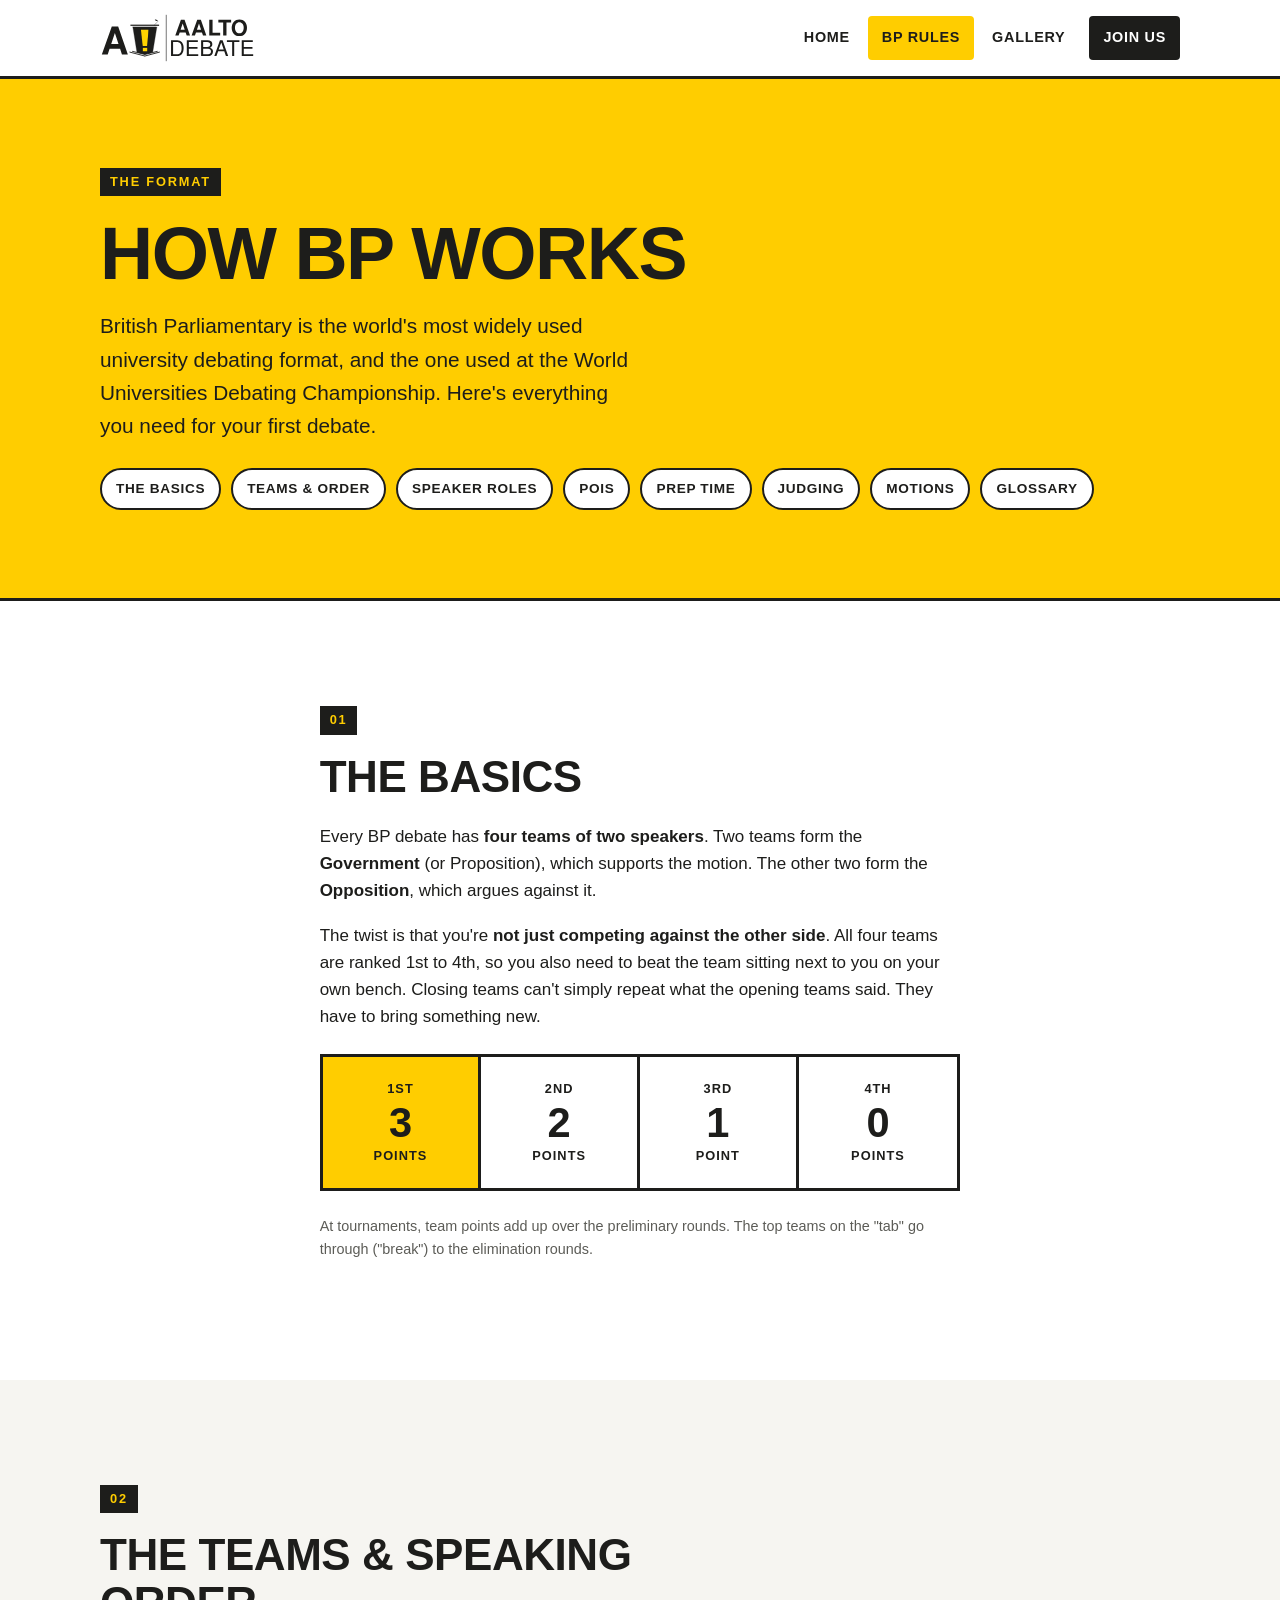
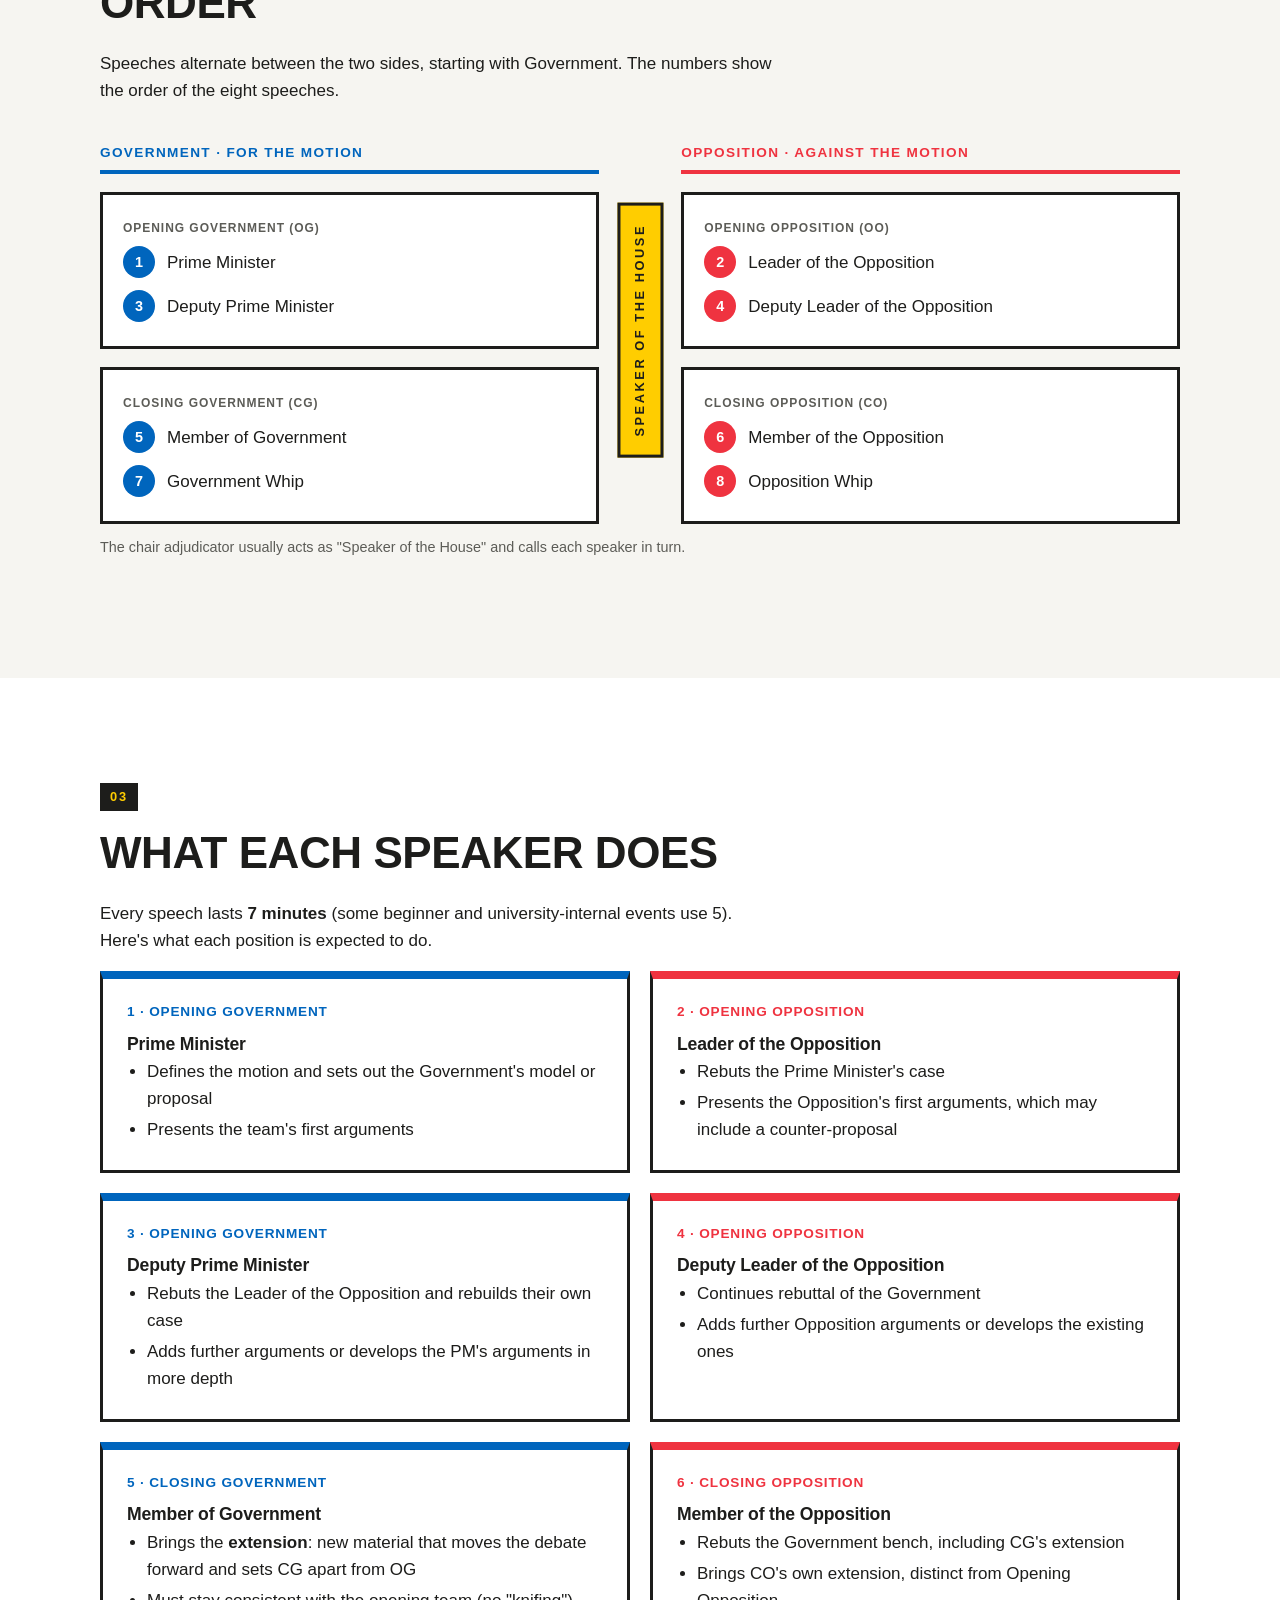
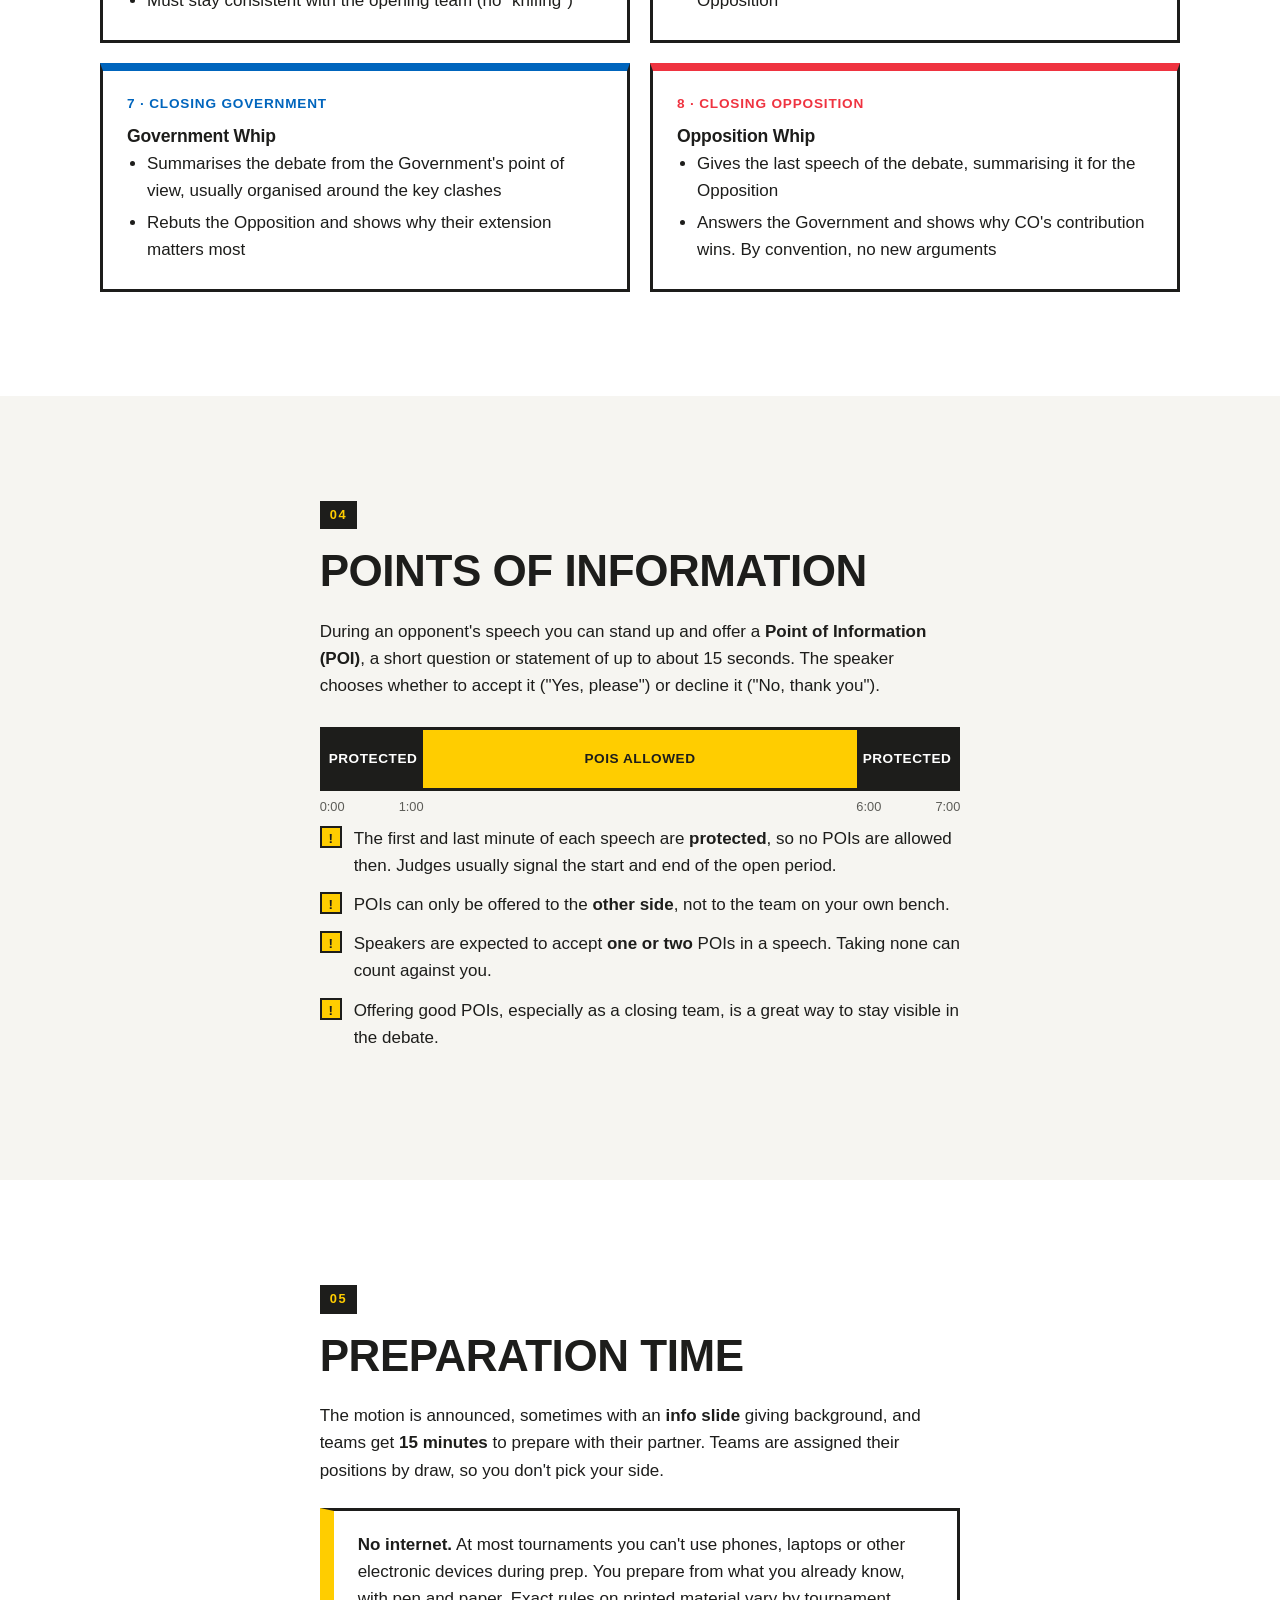
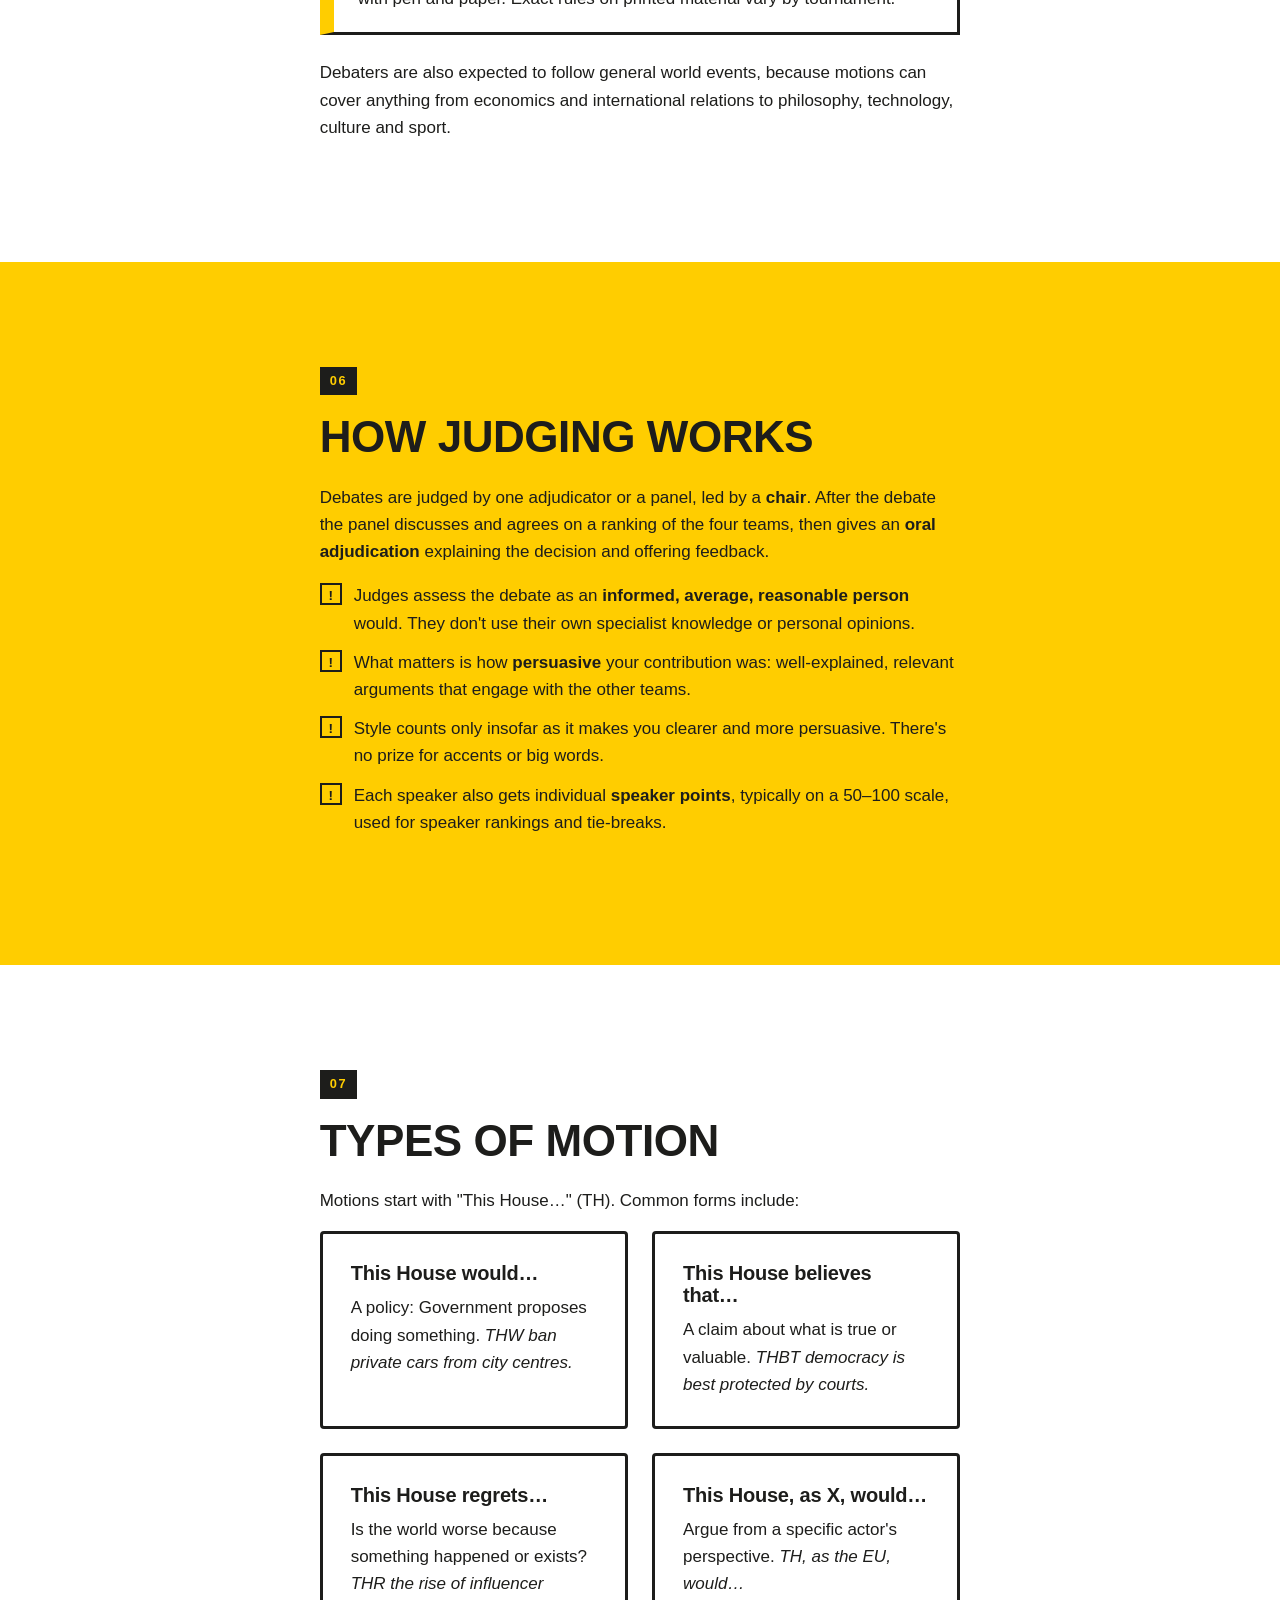
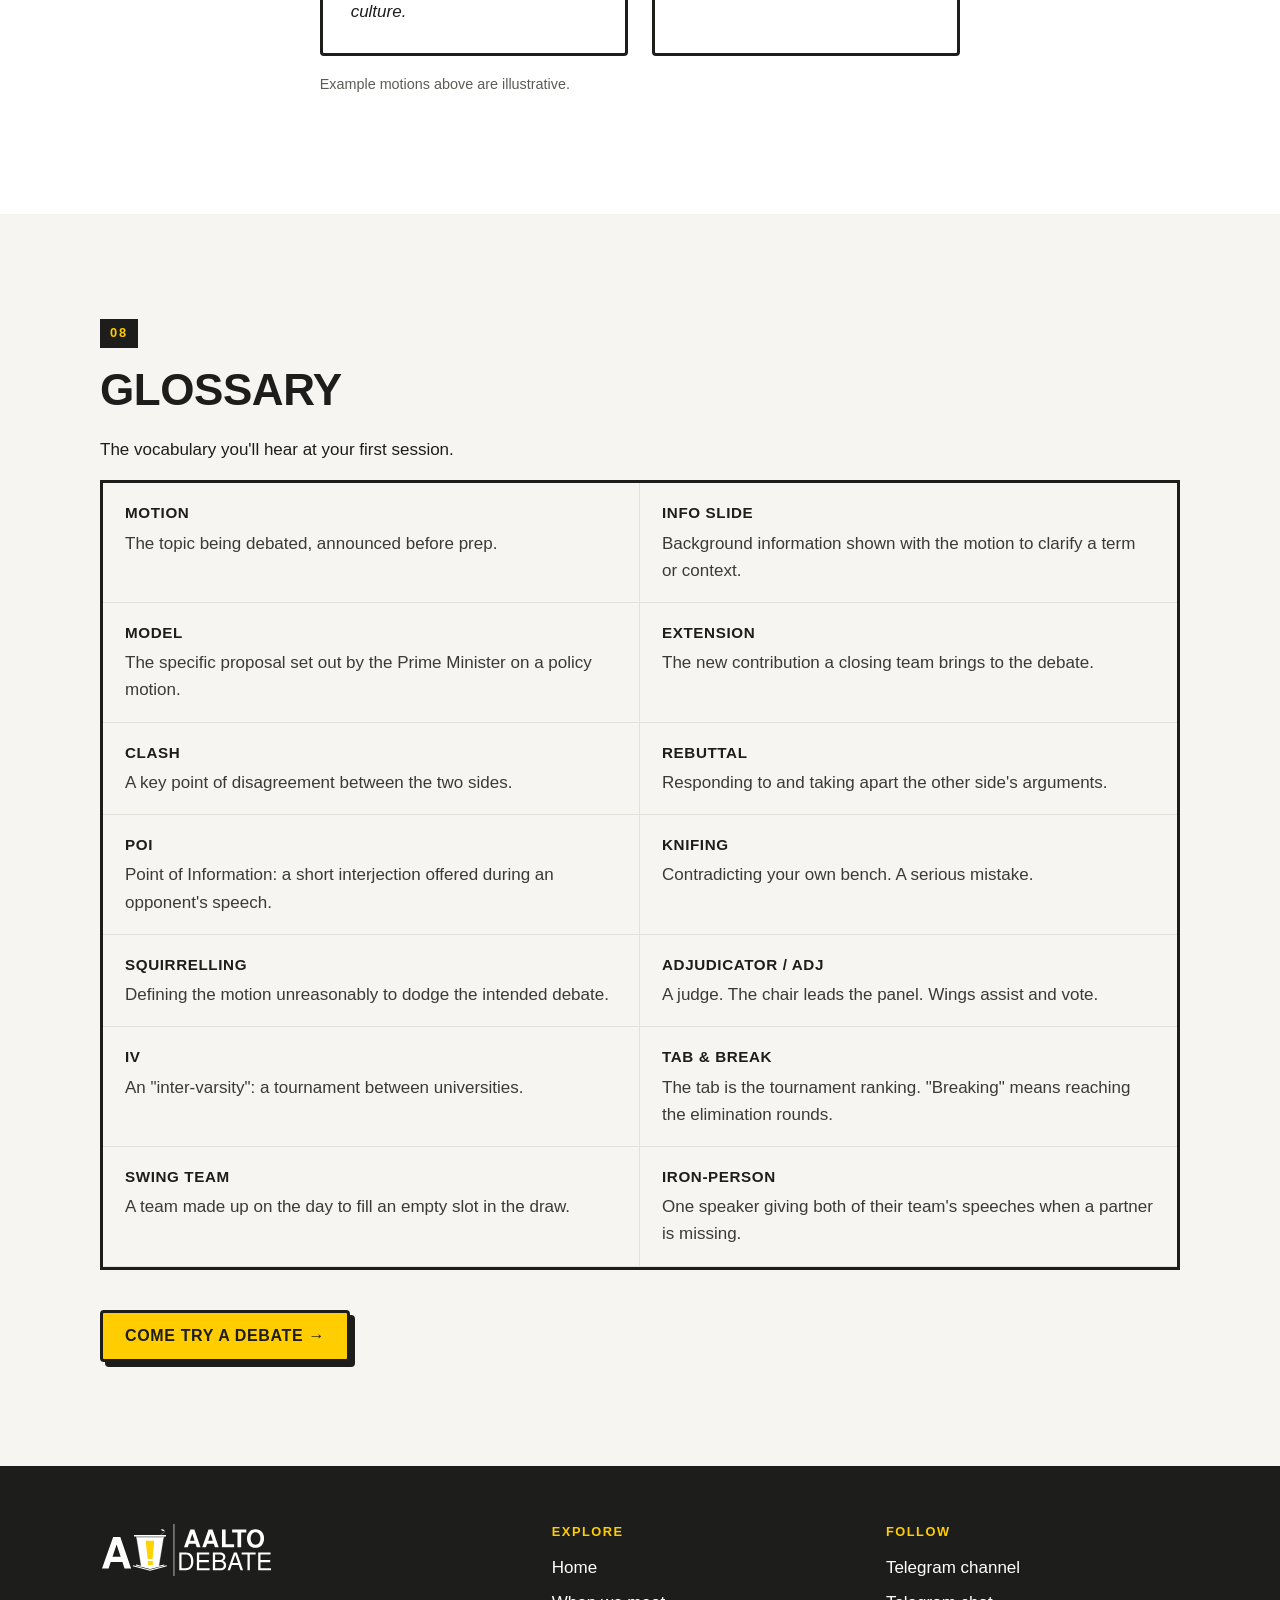
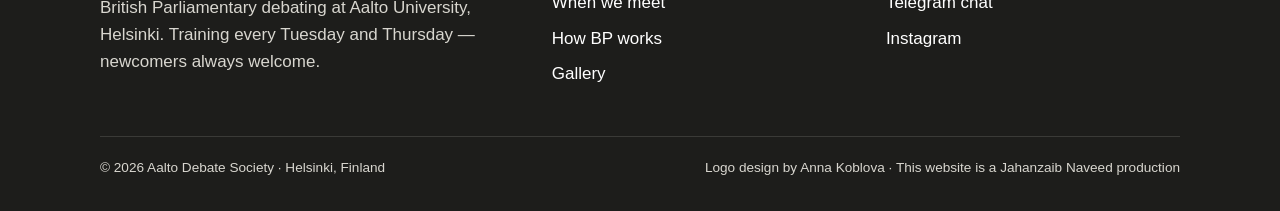
==== commit 340eb319: "Add real Telegram/Instagram links and site credit Co-Authored-By: Claude Opus 5.5 <noreply@anthropic" ====
--- a/bp-rules.html
+++ b/bp-rules.html
@@ -307,7 +307,7 @@
     </div>
     <div class="footer-bottom">
       <span>© <span data-year>2026</span> Aalto Debate Society · Helsinki, Finland</span>
-      <span>Logo design by Anna Koblova</span>
+      <span>Logo design by Anna Koblova · This website is a Jahanzaib Naveed production</span>
     </div>
   </div>
 </footer>
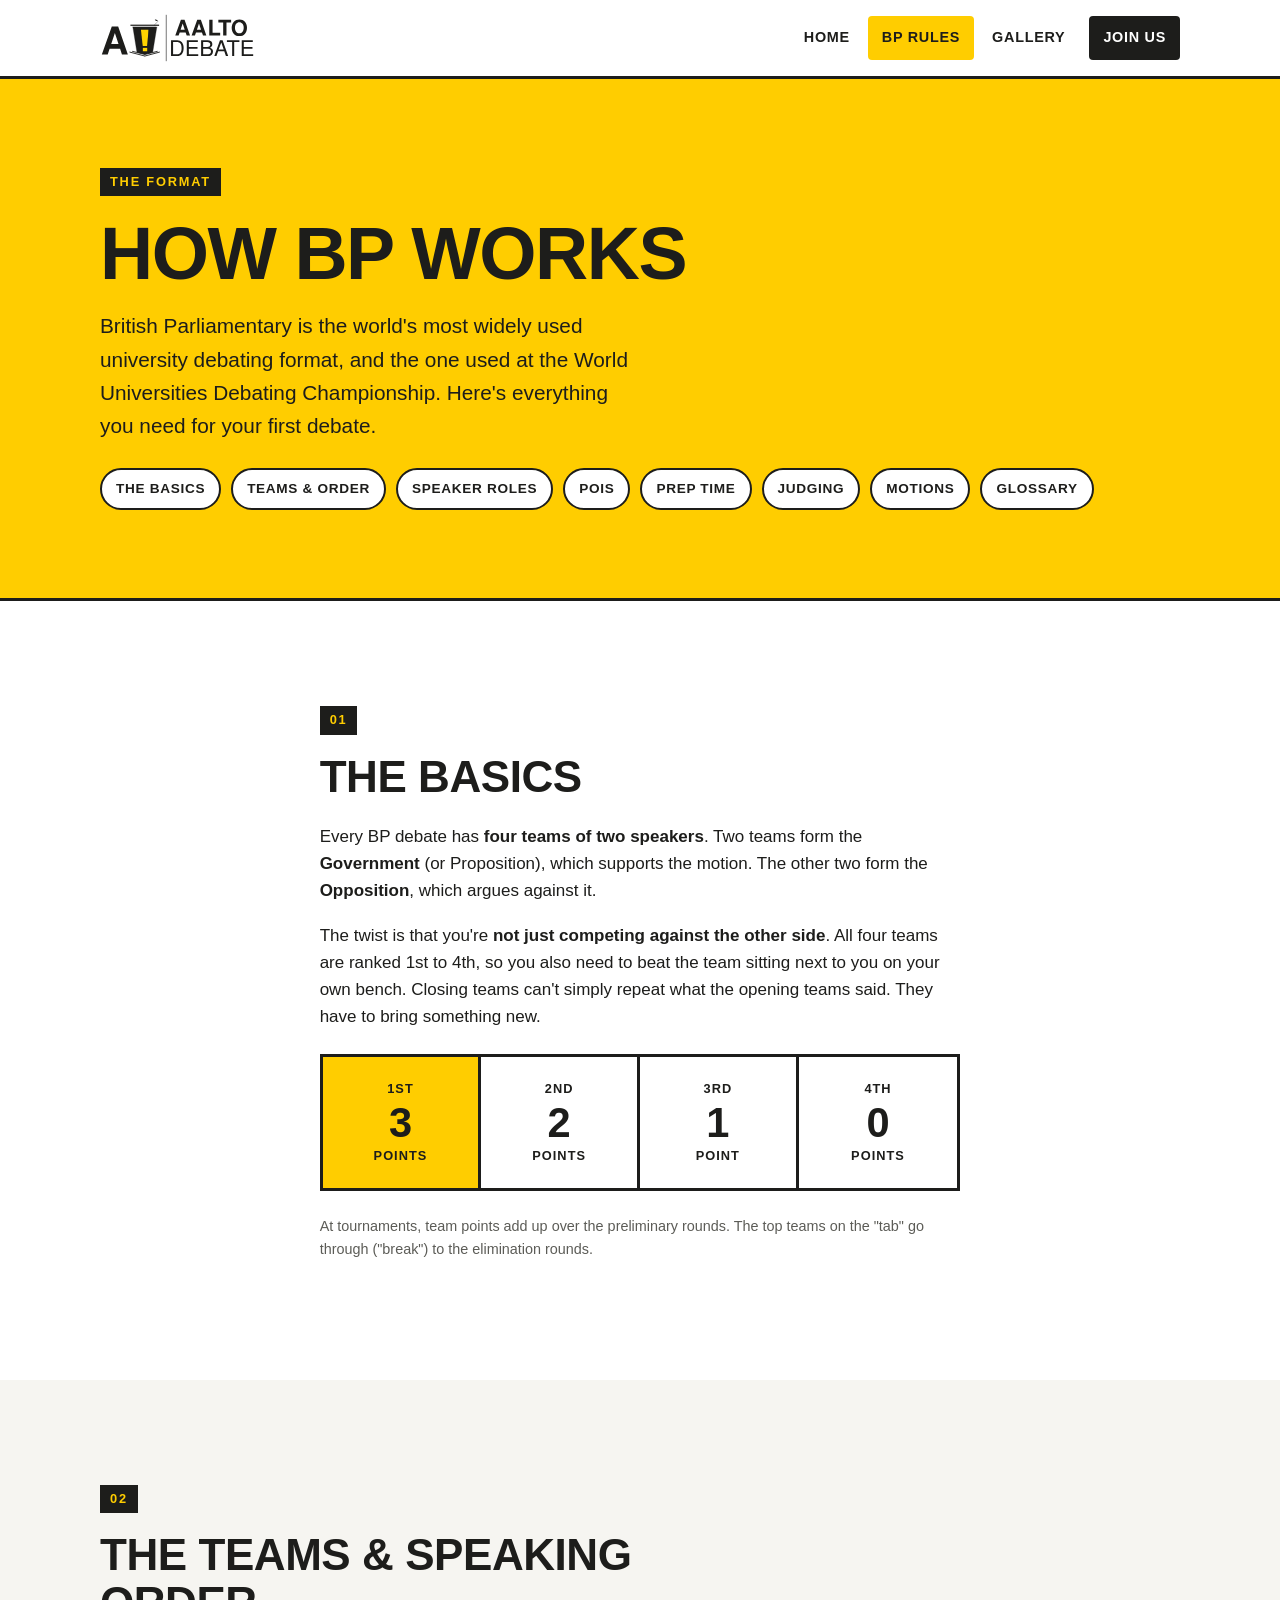
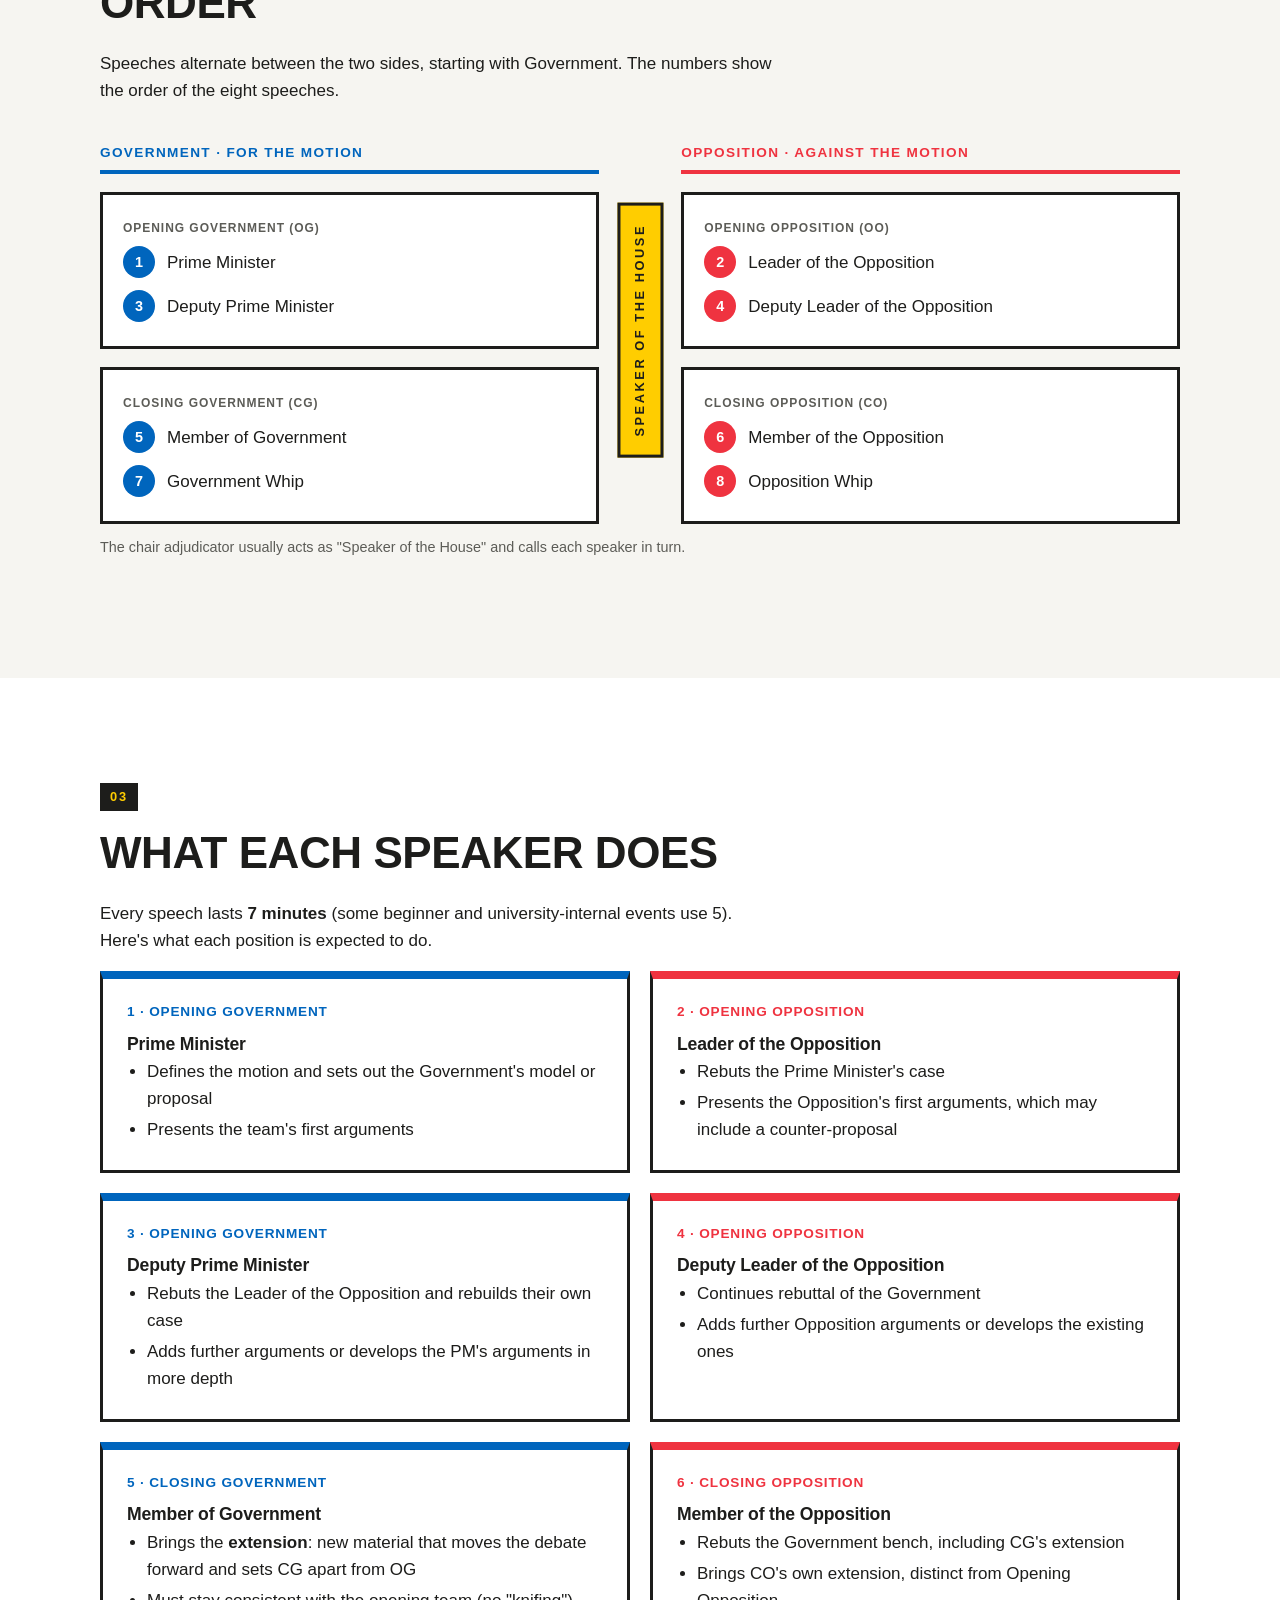
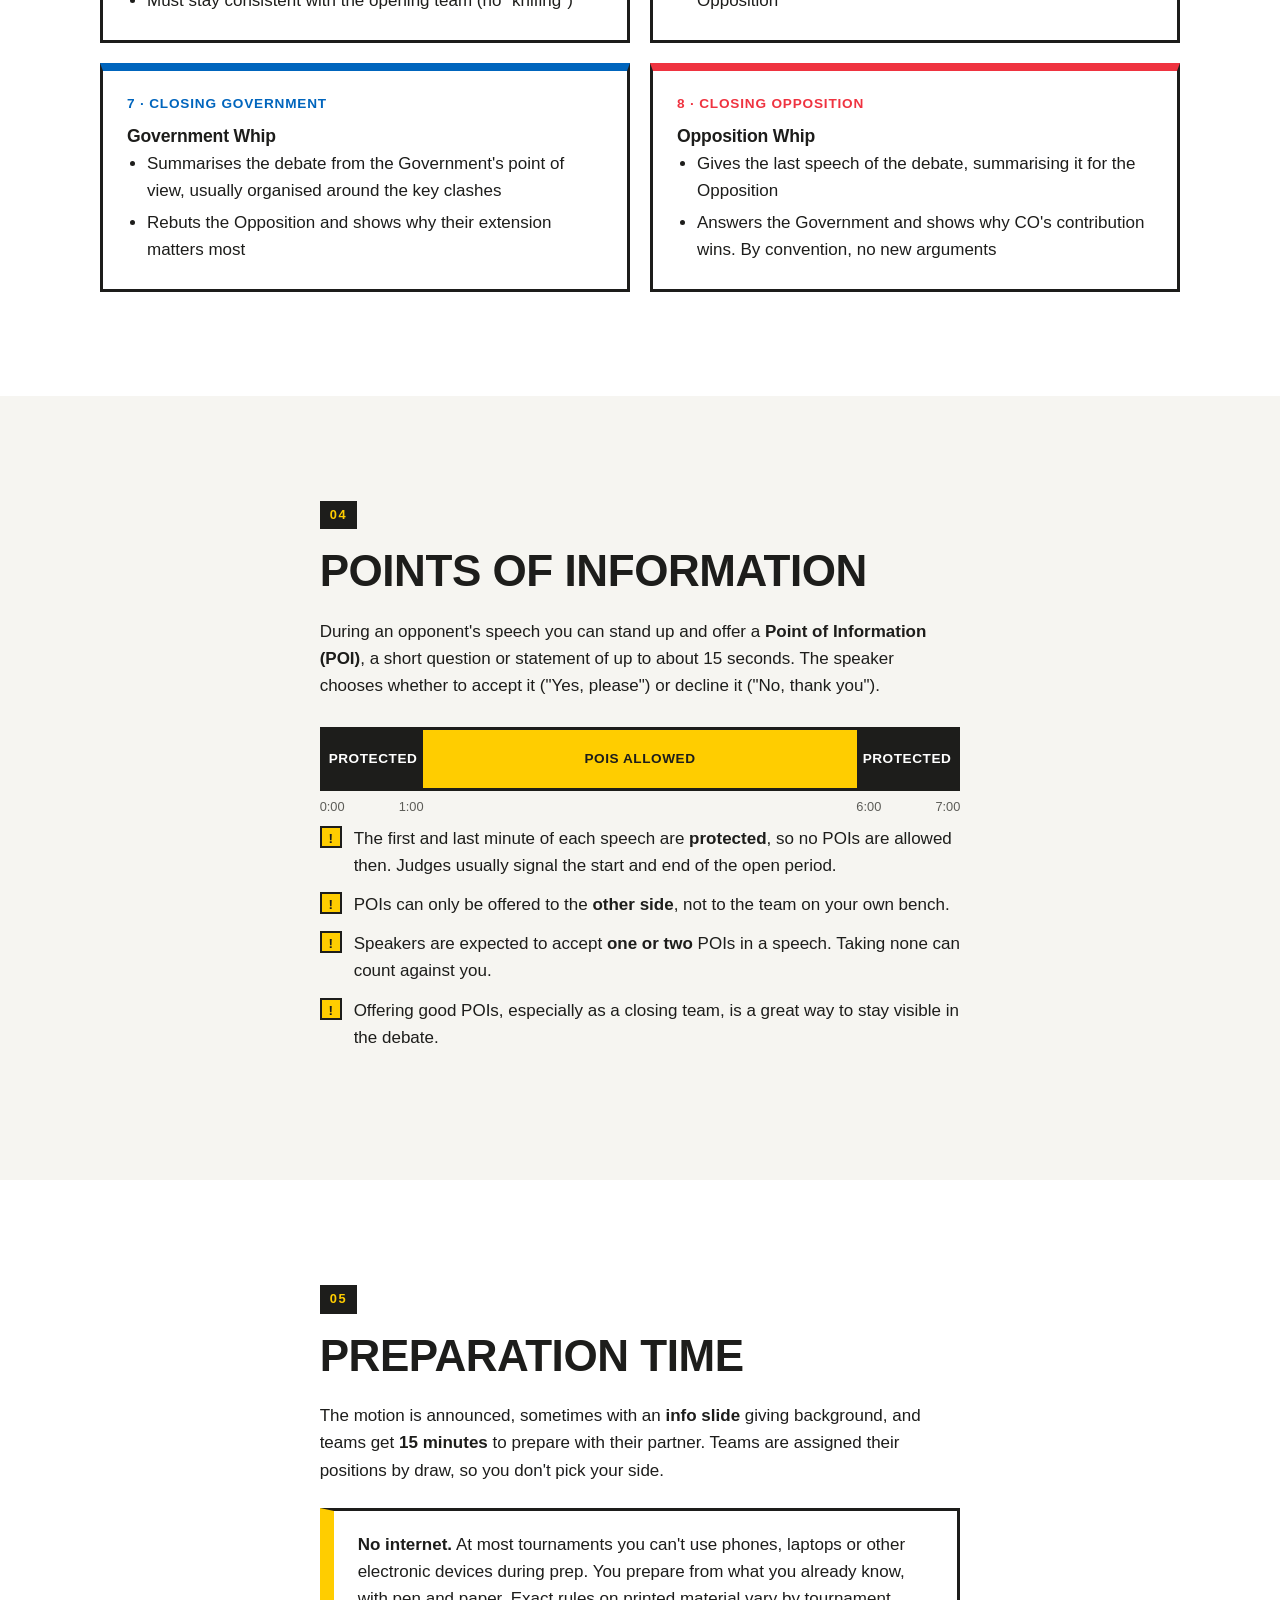
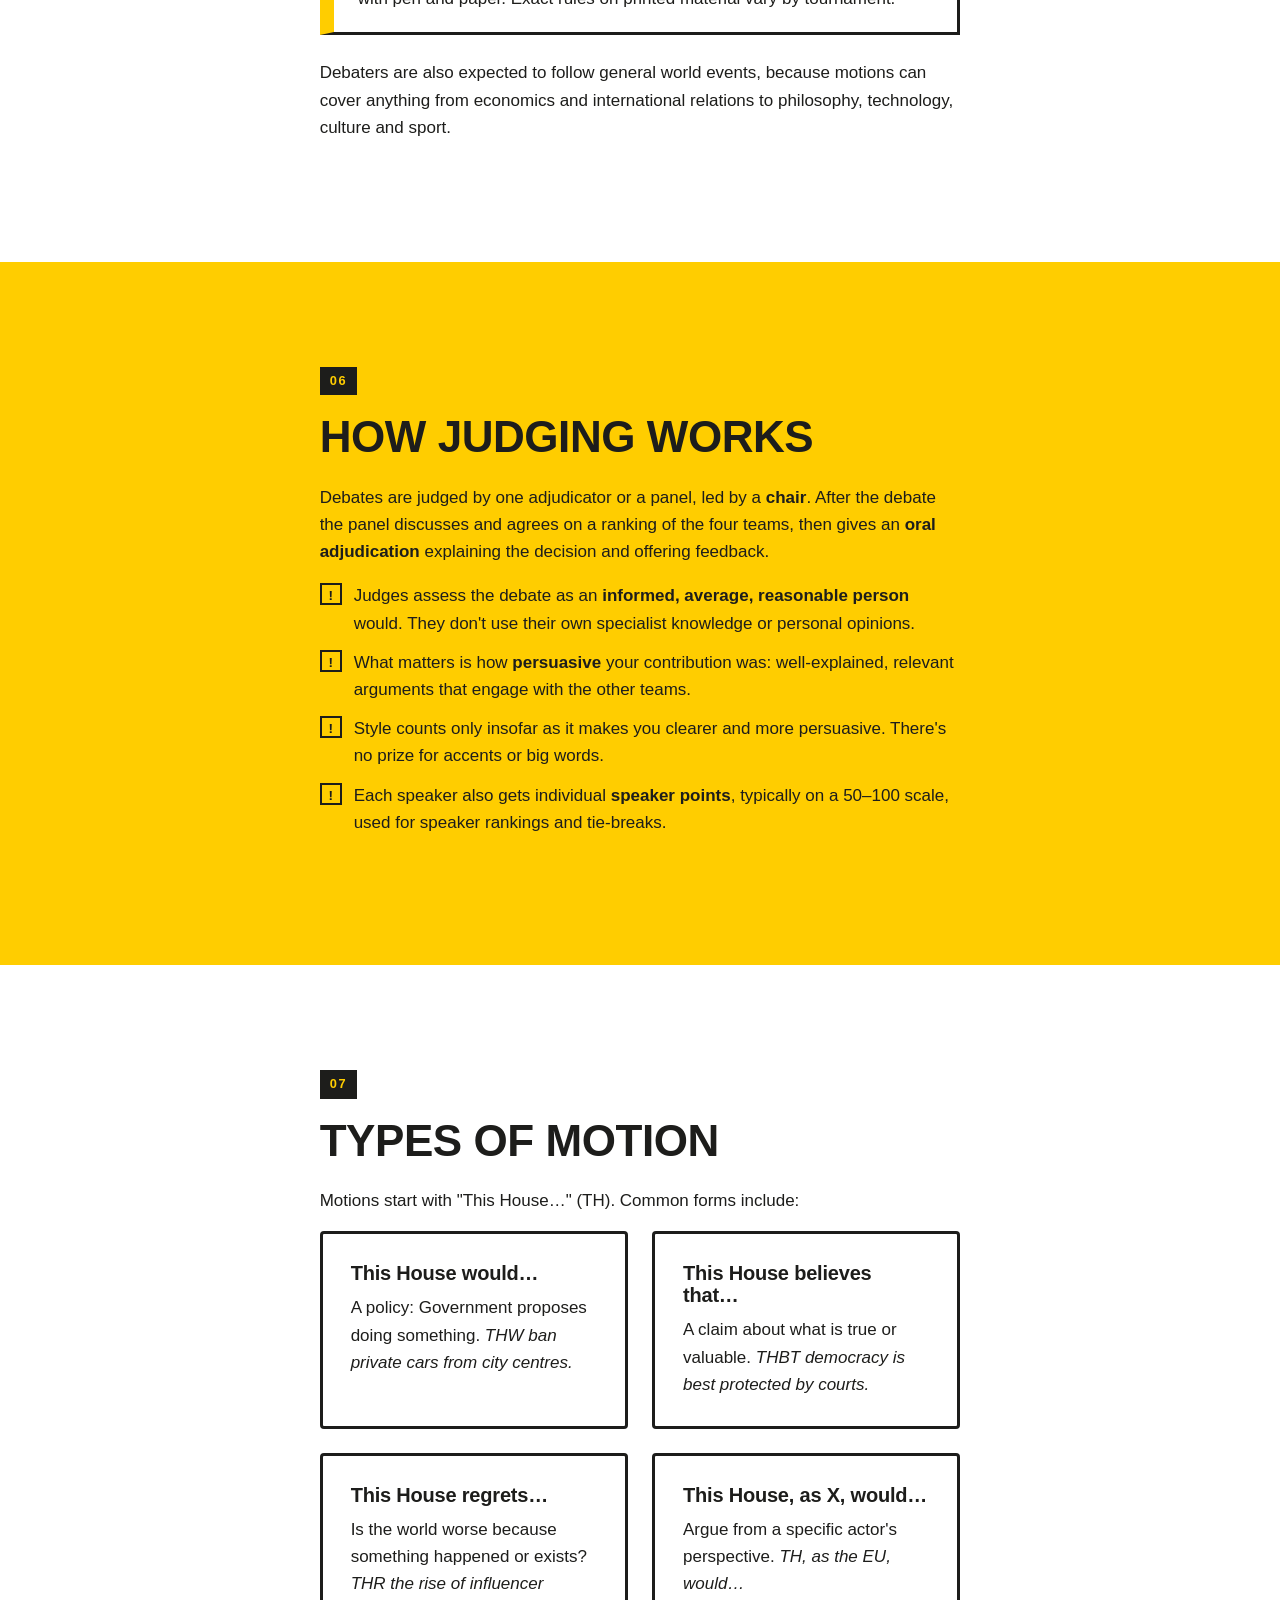
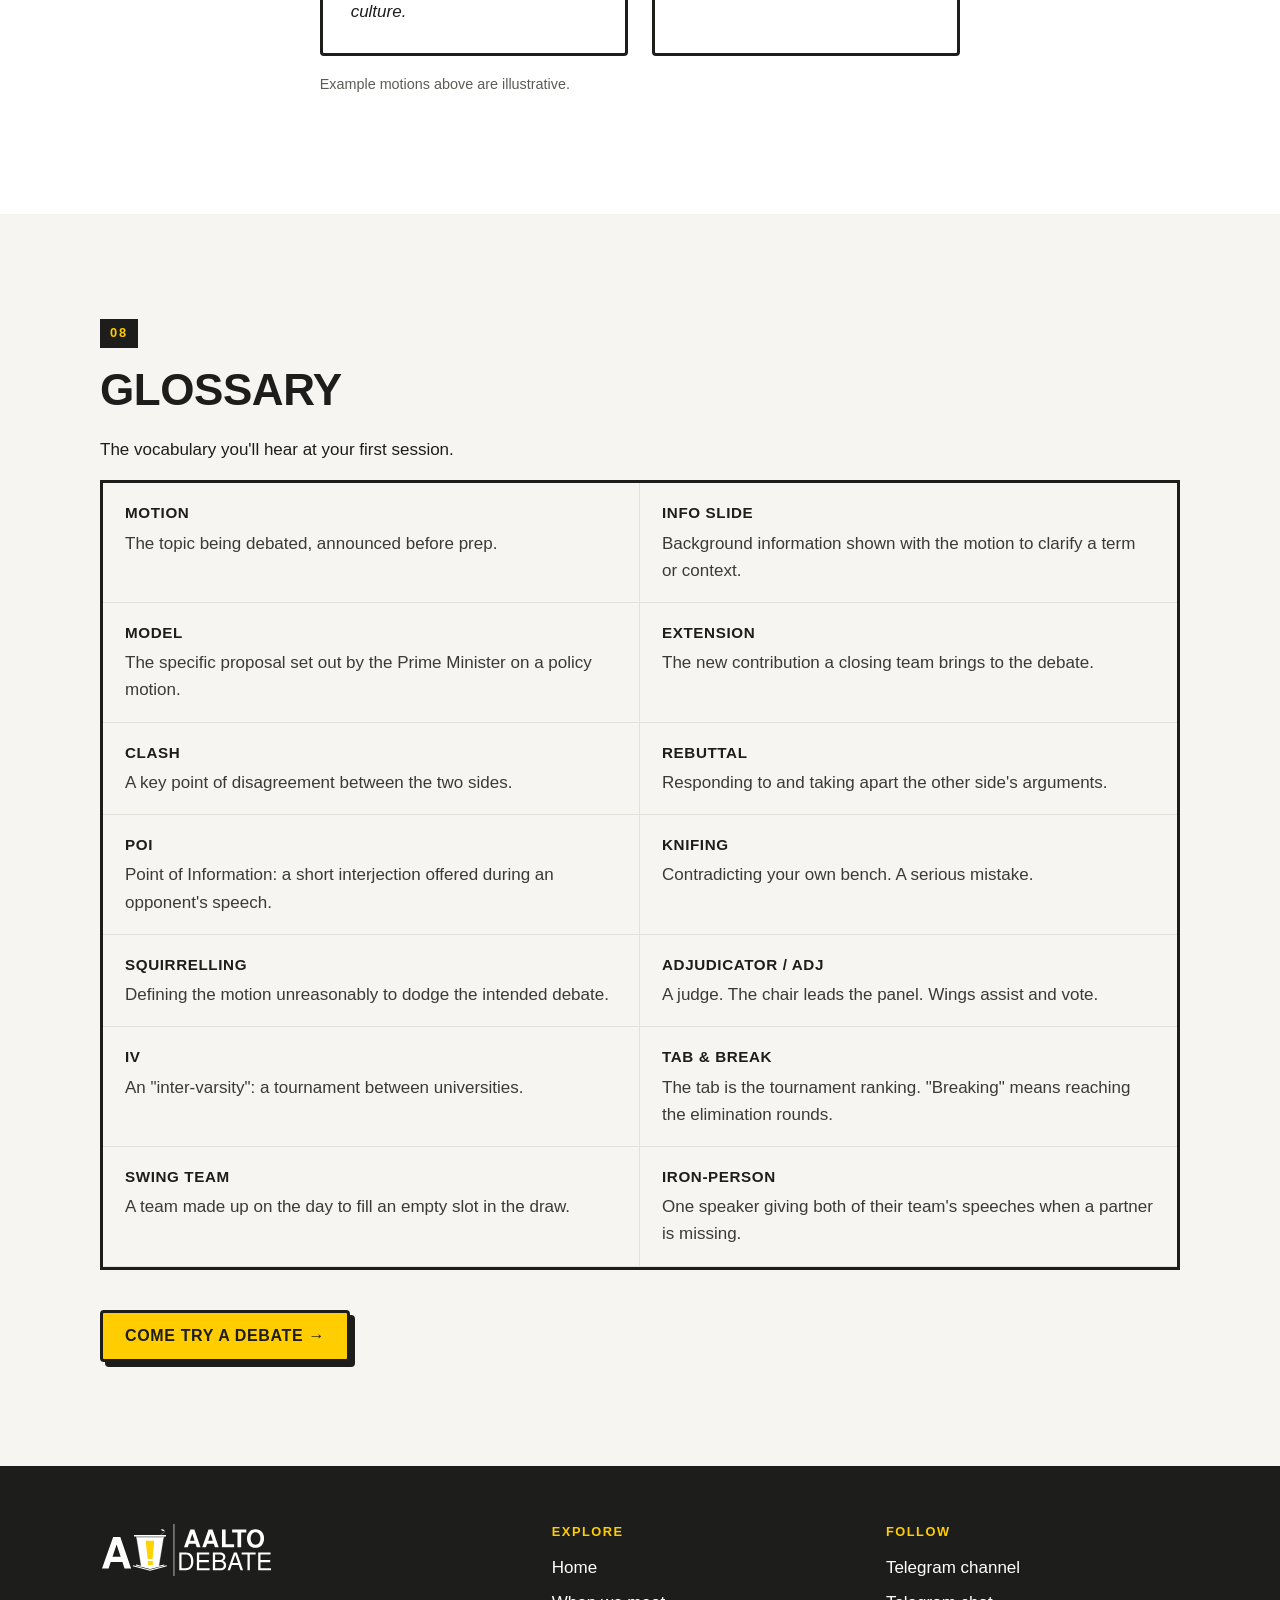
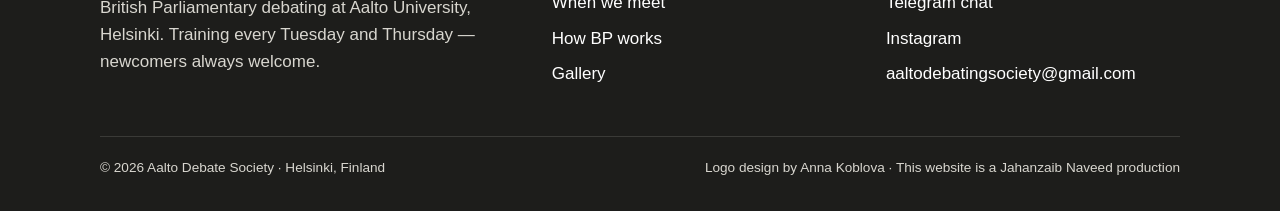
==== commit e4808aef: "Add society email address Co-Authored-By: Claude Opus 5.5 <noreply@anthropic.com> Claude-Session: ht" ====
--- a/bp-rules.html
+++ b/bp-rules.html
@@ -301,7 +301,7 @@
           <li><a data-link="telegramChannel" href="#">Telegram channel</a></li>
           <li><a data-link="telegramChat" href="#">Telegram chat</a></li>
           <li><a data-link="instagram" href="#">Instagram</a></li>
-          <li><a data-link="email" href="#">Email us</a></li>
+          <li><a data-link="email" href="#">aaltodebatingsociety@gmail.com</a></li>
         </ul>
       </div>
     </div>
